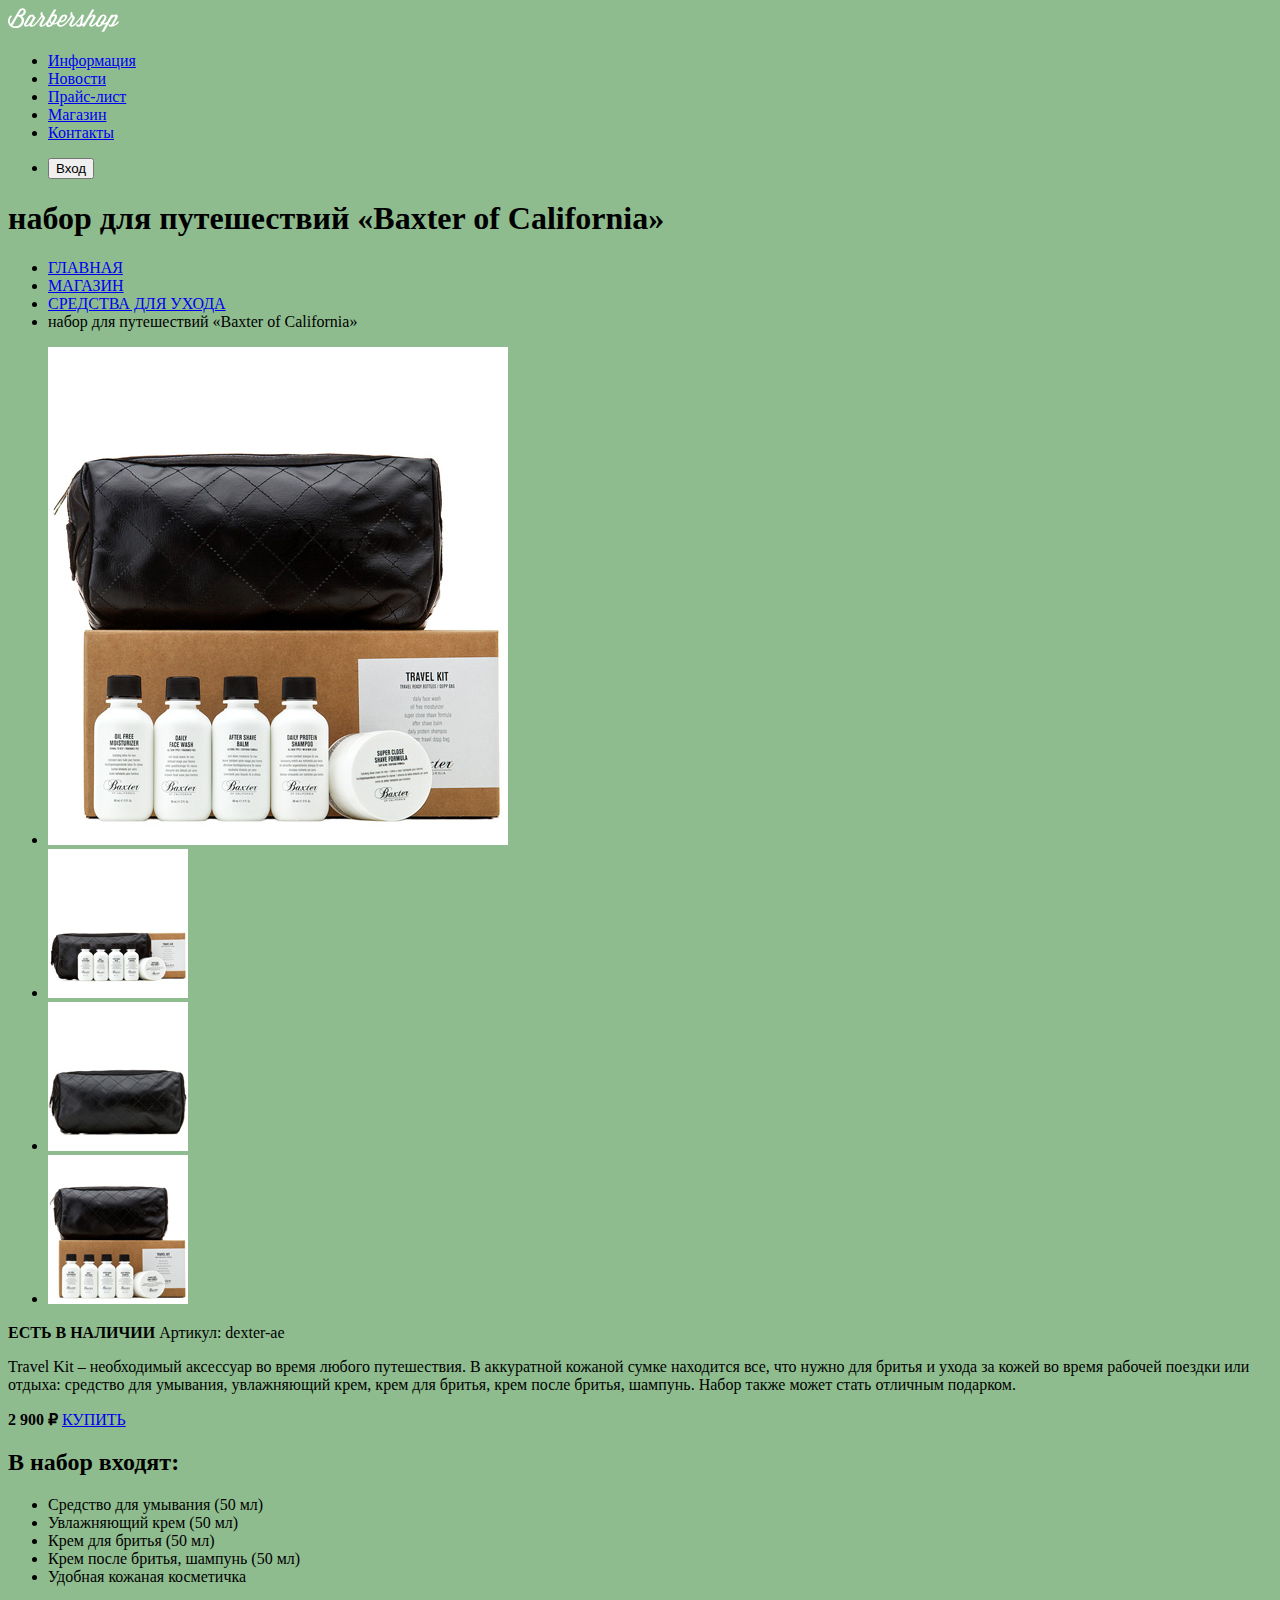
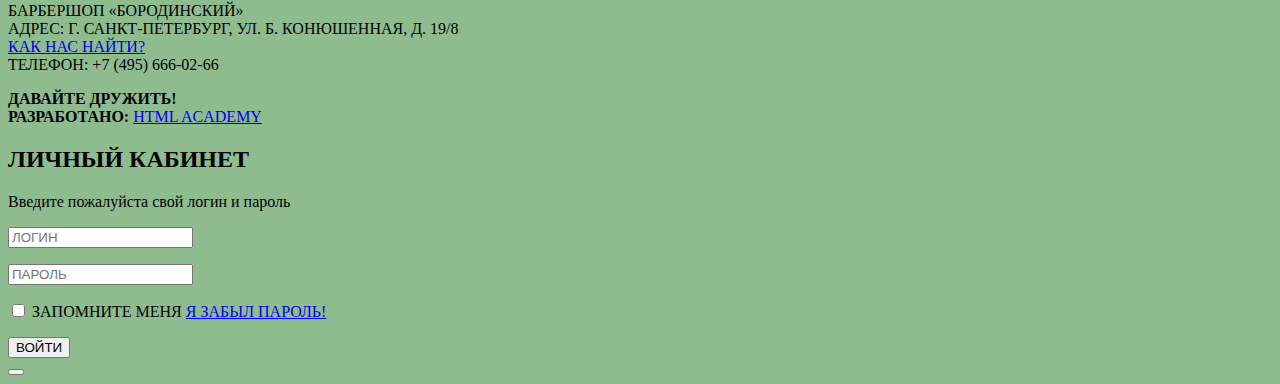
==== item.html @ 0d2bb07d "item.html complete" ====
<!DOCTYPE html>
<html lang="ru">
<head>
    <meta charset="UTF-8">
    <title>Барбершоп Бородинский</title>
</head>
<body style="background-color: darkseagreen">

   <!-- Шапка -->

   <header class="main-header">
      <nav class="container">
         <img class="main-logo" src="img/logo.svg" width="111" height="24" alt="Логотип Барбершопа Бородинский">
         <ul class="nav-list">
             <li class="nav-item"><a href="#">Информация</a></li>
             <li class="nav-item"><a href="#">Новости</a></li>
             <li class="nav-item"><a href="#">Прайс-лист</a></li>
             <li class="nav-item"><a href="#">Магазин</a></li>
             <li class="nav-item"><a href="#">Контакты</a></li>
         </ul>
         <ul class="login">
             <li class="login-item"><button class="login-button-header" type="button">Вход</button></li>
         </ul>
      </nav>
   </header>

   <!-- Контент -->

   <main class="container">
      <h1 class="page-title">набор для путешествий «Baxter of California»</h1>
       <ul class="breadcrumbs">
           <li class="breadcrumbs-item">
               <a href="#">ГЛАВНАЯ</a>
           </li>
           <li class="breadcrumbs-item">
               <a href="#">МАГАЗИН</a>
           </li>
           <li class="breadcrumbs-item">
               <a href="#">СРЕДСТВА ДЛЯ УХОДА</a>
           </li>
           <li class="breadcrumbs-item breadcrumbs-current">набор для путешествий «Baxter of California»</li>
       </ul>

       <div class="product-content">
           <ul class="product-image">
               <li class="product-image-item-big">
                   <img src="img/item-big.jpg" width="460" height="498" alt="набор для путешествий «Baxter of California»">
               </li>
               <li class="product-image-item">
                   <img src="img/item-small-1.jpg" width="140" height="149" alt="набор для путешествий «Baxter of California»">
               </li>
               <li class="product-image-item">
                   <img src="img/item-small-2.jpg" width="140" height="149" alt="набор для путешествий «Baxter of California»">
               </li>
               <li class="product-image-item">
                   <img src="img/item-small-3.jpg" width="140" height="149" alt="набор для путешествий «Baxter of California»">
               </li>
           </ul>
       </div>
       <div class="product-info-container">
           <div class="product-info">
               <b class="product-available">ЕСТЬ В НАЛИЧИИ</b>
               <span class="product-article">Артикул: dexter-ae</span>
               <p class="product-info-text">
                   Travel Kit – необходимый аксессуар во время любого путешествия. В аккуратной кожаной сумке находится все, что нужно для бритья и ухода за кожей во время рабочей поездки или отдыха: средство для умывания, увлажняющий крем, крем для бритья, крем после бритья, шампунь. Набор также может стать отличным подарком.
               </p>
               <p class="catalog-item-price-container">
                    <b class="catalog-item-price">2 900 ₽</b>
                    <a class="catalog-item-button" href="#">КУПИТЬ</a>
               </p>
           </div>
           <section class="product-equip">
               <h2 class="product-equip-title">В набор входят:</h2>
               <ul class="product-equip-list">
                   <li class="product-equip-item">Средство для умывания (50 мл)</li>
                   <li class="product-equip-item">Увлажняющий крем (50 мл)</li>
                   <li class="product-equip-item">Крем для бритья (50 мл)</li>
                   <li class="product-equip-item">Крем после бритья, шампунь (50 мл)</li>
                   <li class="product-equip-item">Удобная кожаная косметичка</li>
               </ul>
           </section>
       </div>
   </main>

   <!-- Подвал -->

   <footer class="main-footer">
       <div class="container">
           <div class="footer-copyright">
               <p class="copyright-info">
               БАРБЕРШОП «БОРОДИНСКИЙ»<br>
               АДРЕС: Г. САНКТ-ПЕТЕРБУРГ, УЛ. Б. КОНЮШЕННАЯ, Д. 19/8<br>
               <a href="#">КАК НАС НАЙТИ?</a><br>
               ТЕЛЕФОН: +7 (495) 666-02-66
               </p>
           </div>
           <div class="footer-social">
               <b>ДАВАЙТЕ ДРУЖИТЬ!</b>
               <a class="social-button" href="#" aria-label="Вконтакте"></a>
               <a class="social-button" href="#" aria-label="Фейсбук"></a>
               <a class="social-button" href="#" aria-label="Инстаграм"></a>
           </div>
           <div class="footer-autors">
               <b>РАЗРАБОТАНО:</b>
               <a class="button" href="#">HTML ACADEMY</a>
           </div>
       </div>
   </footer>

   <!-- Модальные окна -->

   <section class="modal modal-login">
       <h2 class="heading-content">ЛИЧНЫЙ КАБИНЕТ</h2>
       <p class="modal-info">Введите пожалуйста свой логин и пароль</p>
       <form class="login-form" action="https://echo.htmlacademy.ru" method="post">
          <p class="login-form-item">
             <label aria-label="Логин">
                 <input class="form-item-icon" type="text" name="login" placeholder="ЛОГИН">
             </label>
          </p>
          <p class="login-form-item">
             <label aria-label="ПАРОЛЬ">
                 <input class="form-item-icon" type="password" name="password" placeholder="ПАРОЛЬ">
             </label>
          </p>
          <p class="login-form-item">
             <input class="visually-hidden" type="checkbox" name="save-user" id="login-save-user">
             <label class="save-user-icon" for="login-save-user">ЗАПОМНИТЕ МЕНЯ</label>
             <a class="login-restore-pass" href="#">Я ЗАБЫЛ ПАРОЛЬ!</a>
          </p>
          <button class="form-login-button" type="submit">ВОЙТИ</button>
       </form>
       <button class="button-close" aria-label="Закрыть Окно" type="button"></button>
   </section>
</body>
</html>
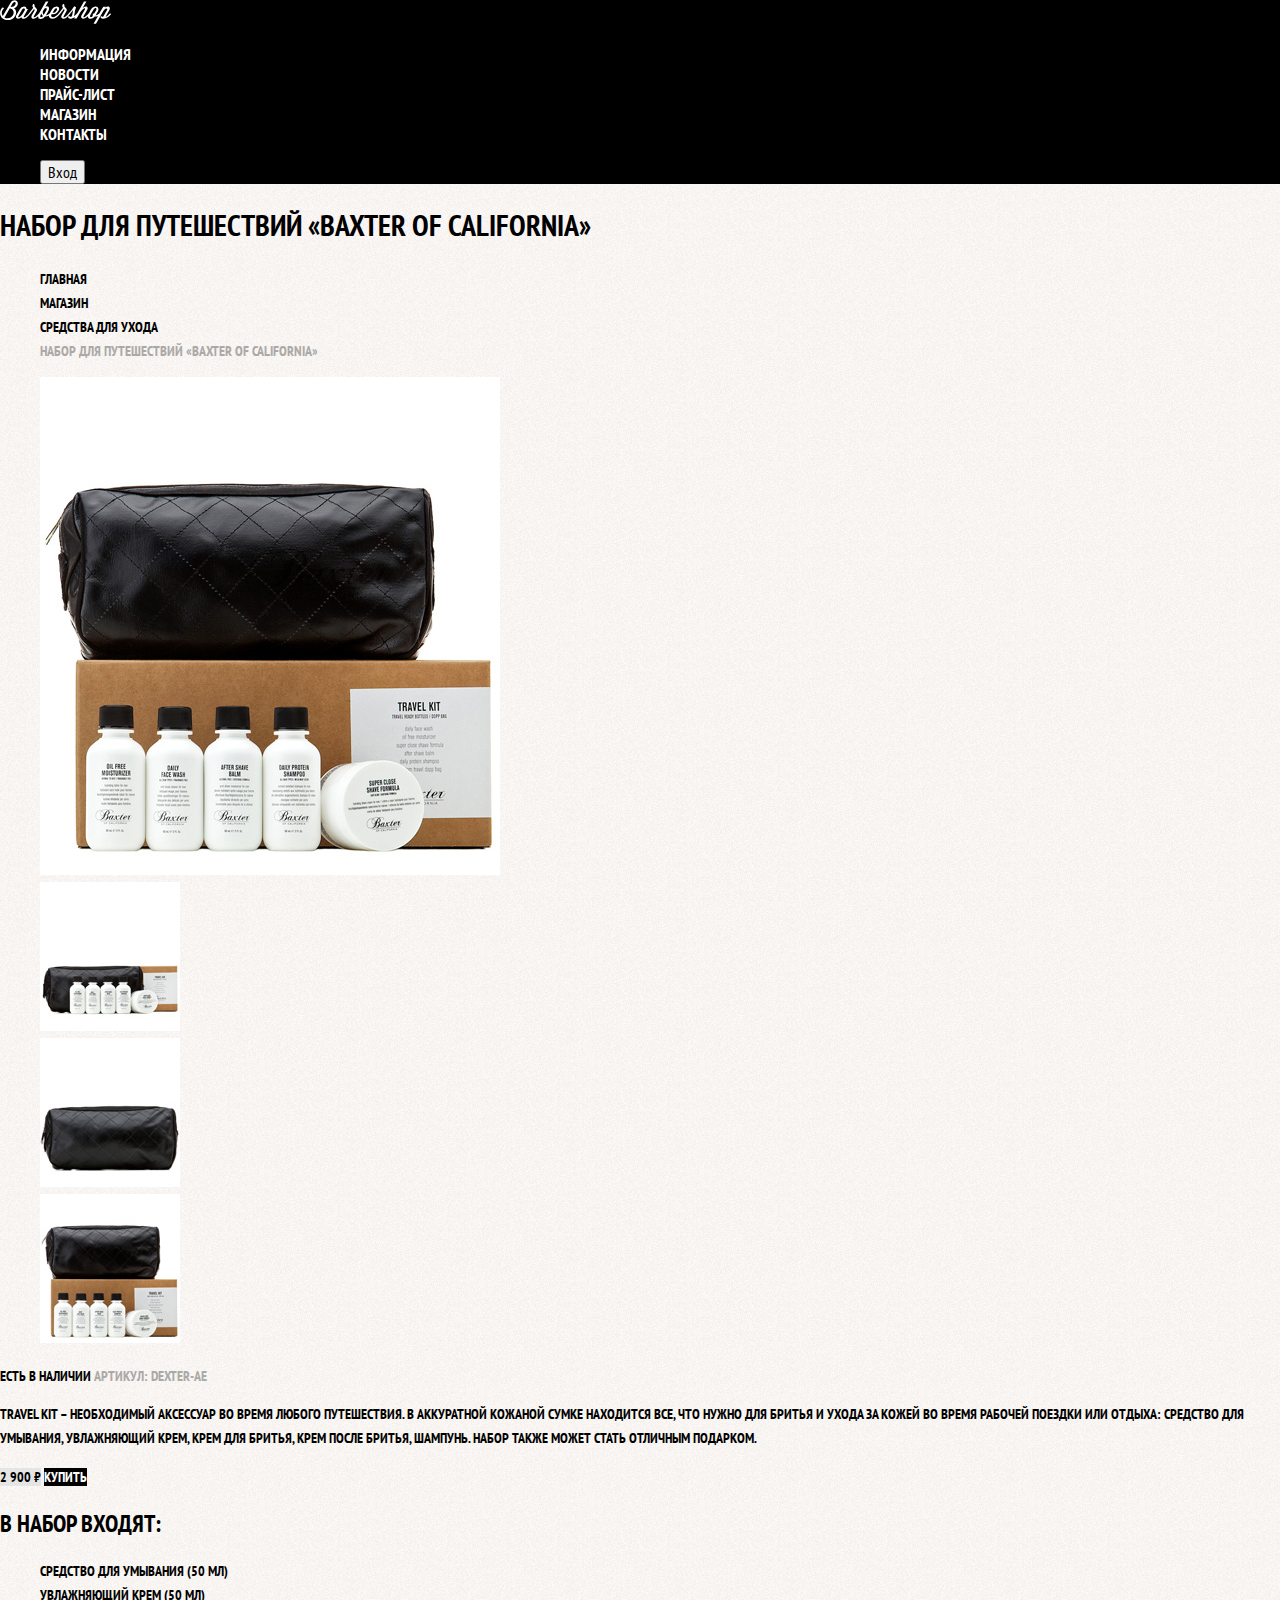
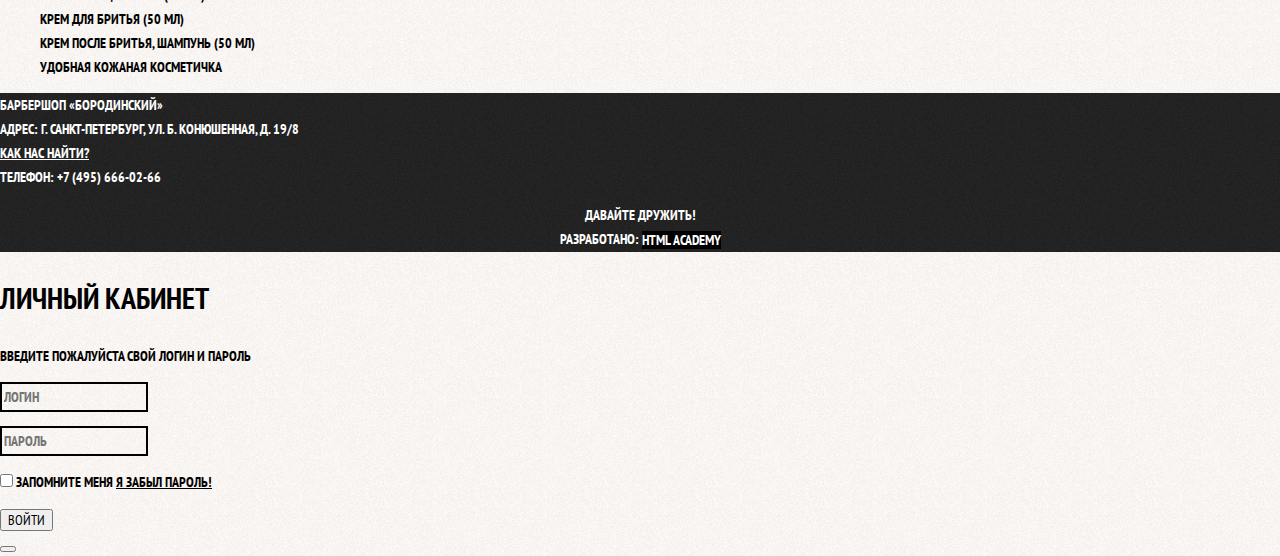
==== commit 23f55bae: "Базовая стилизация завершена" ====
--- a/item.html
+++ b/item.html
@@ -3,42 +3,45 @@
 <head>
     <meta charset="UTF-8">
     <title>Барбершоп Бородинский</title>
+    <link href="https://fonts.googleapis.com/css?family=PT+Sans+Narrow:400,700&display=swap&subset=cyrillic" rel="stylesheet">
+    <link rel="stylesheet" href="normalize.css">
+    <link rel="stylesheet" href="style.css">
 </head>
-<body style="background-color: darkseagreen">
+<body class="item-page">
 
    <!-- Шапка -->
 
    <header class="main-header">
-      <nav class="container">
+      <nav class="main-navigation">
          <img class="main-logo" src="img/logo.svg" width="111" height="24" alt="Логотип Барбершопа Бородинский">
          <ul class="nav-list">
              <li class="nav-item"><a href="#">Информация</a></li>
              <li class="nav-item"><a href="#">Новости</a></li>
-             <li class="nav-item"><a href="#">Прайс-лист</a></li>
-             <li class="nav-item"><a href="#">Магазин</a></li>
+             <li class="nav-item"><a href="price.html">Прайс-лист</a></li>
+             <li class="nav-item"><a href="shop.html">Магазин</a></li>
              <li class="nav-item"><a href="#">Контакты</a></li>
          </ul>
-         <ul class="login">
+         <ul class="nav-login">
              <li class="login-item"><button class="login-button-header" type="button">Вход</button></li>
          </ul>
       </nav>
    </header>
 
-   <!-- Контент -->
+   <!-- Товара -->
 
    <main class="container">
       <h1 class="page-title">набор для путешествий «Baxter of California»</h1>
        <ul class="breadcrumbs">
            <li class="breadcrumbs-item">
-               <a href="#">ГЛАВНАЯ</a>
+               <a href="index.html">ГЛАВНАЯ</a>
            </li>
            <li class="breadcrumbs-item">
-               <a href="#">МАГАЗИН</a>
+               <a href="shop.html">МАГАЗИН</a>
            </li>
            <li class="breadcrumbs-item">
                <a href="#">СРЕДСТВА ДЛЯ УХОДА</a>
            </li>
-           <li class="breadcrumbs-item breadcrumbs-current">набор для путешествий «Baxter of California»</li>
+           <li class="breadcrumbs-current">набор для путешествий «Baxter of California»</li>
        </ul>
 
        <div class="product-content">
@@ -65,8 +68,8 @@
                    Travel Kit – необходимый аксессуар во время любого путешествия. В аккуратной кожаной сумке находится все, что нужно для бритья и ухода за кожей во время рабочей поездки или отдыха: средство для умывания, увлажняющий крем, крем для бритья, крем после бритья, шампунь. Набор также может стать отличным подарком.
                </p>
                <p class="catalog-item-price-container">
-                    <b class="catalog-item-price">2 900 ₽</b>
-                    <a class="catalog-item-button" href="#">КУПИТЬ</a>
+                    <b class="item-price">2 900 ₽</b>
+                    <a class="button" href="#">КУПИТЬ</a>
                </p>
            </div>
            <section class="product-equip">
--- a/style.css
+++ b/style.css
@@ -0,0 +1,368 @@
+body {
+    margin: 0;
+    padding: 0;
+
+    font-family: 'PT Sans Narrow', Arial, sans-serif;
+    font-size: 14px;
+    line-height: 24px;
+    font-weight: 700;
+    text-transform: uppercase;
+    color: #ffffff;
+
+    background-image: url(img/background-main.jpg);
+    background-color: #000000;
+    background-position: top center;
+    background-repeat: no-repeat;
+}
+
+.item-page {
+    color: #000000;
+
+    background-color: #f3f0ed;
+    background-image: url(img/background-fon-repeat.jpg);
+    background-position: top center;
+    background-repeat: repeat;
+}
+
+a {
+    text-decoration: none;
+}
+
+.button {
+    font: inherit;
+
+    color: #ffffff;
+    text-align: center;
+    vertical-align: middle;
+    text-transform: uppercase;
+
+    background-color: #000000;
+    border: none;
+}
+
+.button:active,
+.button:focus,
+.button:hover {
+    background-color: #663d15;
+}
+
+
+/* Шапка */
+
+.main-navigation {
+    font-size: 16px;
+    line-height: 20px;
+    color: #ffffff;
+
+    background-color: #000000;
+}
+
+.nav-list,
+.nav-login {
+    list-style: none;
+}
+
+.nav-list a,
+.nav-login a {
+    color: #ffffff;
+}
+
+.nav-list a:hover,
+.nav-list a:focus,
+.nav-login a:hover,
+.nav-login a:focus {
+    background-color: #242424;
+}
+
+/* Преимущества */
+
+.features-list {
+    list-style: none;
+}
+
+.features-item {
+    text-align: center;
+}
+
+.features-item h3 {
+    font-size: 30px;
+    line-height: 42px;
+}
+
+.content-container {
+    color: #000000;
+
+    background-color: #f8f5f2;
+    background-image: url(img/background-fon-repeat.jpg);
+    background-position: 0 0;
+    background-repeat: repeat;
+}
+
+.content-container h2 {
+    font-size: 30px;
+    line-height: 42px;
+}
+
+.news-list {
+    list-style: none;
+}
+
+.news-item time {
+    text-transform: none;
+}
+
+.gallery-content {
+    border: 7px solid #ffffff;
+    background-color: #cccccc;
+}
+
+.sign-up-item input {
+    font: inherit;
+
+    background-color: transparent;
+    border: 2px solid #000000;
+}
+
+.sign-up-item input:focus {
+    border: 2px solid #663d15;
+}
+
+/* Товар */
+
+.page-title {
+    font-size: 30px;
+    line-height: 42px;
+}
+
+.breadcrumbs {
+    list-style: none;
+}
+
+.breadcrumbs-item a {
+    color: #000000;
+}
+
+.breadcrumbs-item a:hover,
+.breadcrumbs-item a:focus {
+    color: #663d15;
+}
+
+.breadcrumbs-current {
+    color: #aba9a7;
+}
+
+.product-image {
+    list-style: none;
+}
+
+.product-article {
+    color: #aba9a7;
+}
+
+.item-price {
+    color: #000000;
+
+    background-color: #e5e5e5;
+
+    text-align: center;
+    vertical-align: middle;
+}
+
+.product-equip h2 {
+    font-size: 24px;
+    line-height: 30px;
+}
+
+.product-equip-list {
+    list-style: none;
+}
+
+/* Страница Цены */
+
+.services-title {
+    font-size: 48px;
+    line-height: 48px;
+}
+
+.services-container h2 {
+    font-size: 24px;
+    line-height: 30px;
+}
+
+.what-we-use-list {
+    list-style: none;
+}
+
+.services-price-table {
+    border-collapse: collapse;
+}
+
+.services-price-table td {
+    border: 2px solid #000000;
+}
+
+.services-price-table .cell-text {
+    text-align: left;
+}
+
+.services-price-table .cell-price {
+    text-align: center;
+}
+
+/* Магазин */
+
+.filter-form fieldset {
+    border: none;
+}
+
+.filter-form legend {
+    font-size: 24px;
+    line-height: 30px;
+}
+
+.filter-form label {
+    line-height: 18px;
+}
+
+.filter-form label:hover,
+.filter-form label:focus {
+    color: #663d15;
+}
+
+.filter-form .filter-list {
+    list-style: none;
+}
+
+.catalog-list {
+    list-style: none;
+}
+
+.catalog-item {
+    color: #000000;
+
+    background-color: #ffffff;
+}
+
+.catalog-item-category {
+    color: #000000;
+
+    font-size: 14px;
+    line-height: 18px;
+    text-transform: none;
+}
+
+.catalog-item-title {
+    color: #000000;
+
+    font-size: 14px;
+    line-height: 18px;
+}
+
+.catalog-item-title:hover,
+.catalog-item-title:focus,
+.catalog-item-category:hover,
+.catalog-item-category:focus {
+    color: #663d15;
+}
+
+.pagination-list {
+    list-style: none;
+}
+
+.btn-current {
+    color: #000000;
+
+    background-color: #ffffff;
+
+    text-align: center;
+    vertical-align: middle;
+}
+
+/* Подвал */
+
+.main-footer {
+    color: #ffffff;
+
+    background-color: #212121;
+    background-image: url(img/background-footer-repeat.jpg);
+    background-position: 0 0;
+    background-repeat: repeat;
+}
+
+.copyright-info a {
+    color: #ffffff;
+    text-decoration: underline;
+}
+
+.copyright-info a:hover,
+.copyright-info a:focus {
+    text-decoration: none;
+}
+
+.footer-social {
+    text-align: center;
+}
+
+.footer-autors {
+    text-align: center;
+}
+
+.footer-autors .button:hover,
+.footer-autors .button:focus {
+    color: #000000;
+
+    background-color: #ffffff;
+}
+
+/* Модальные окна */
+
+.modal {
+    color: #000000;
+
+    background-color: #f8f3f0;
+    background-image: url(img/background-fon-repeat.jpg);
+    background-position: 0 0;
+    background-repeat: repeat;
+}
+
+.modal h2 {
+    font-size: 30px;
+    line-height: 42px;
+}
+
+.login-form-item input[type="text"],
+.login-form-item input[type="password"] {
+    font: inherit;
+
+    color: #000000;
+    text-transform: uppercase;
+
+    background-color: transparent;
+    border: 2px solid #000000;
+
+}
+
+.login-form-item input:focus {
+    border-color: #663b15;
+}
+
+.login-checkbox:hover,
+.login-checkbox:focus {
+    color: #663b15;
+}
+
+.login-form-item a {
+    color: #000000;
+    text-decoration: underline;
+}
+
+.login-form-item a:hover,
+.login-form-item a:focus {
+    text-decoration: none;
+}
+
+
+
+
+
+
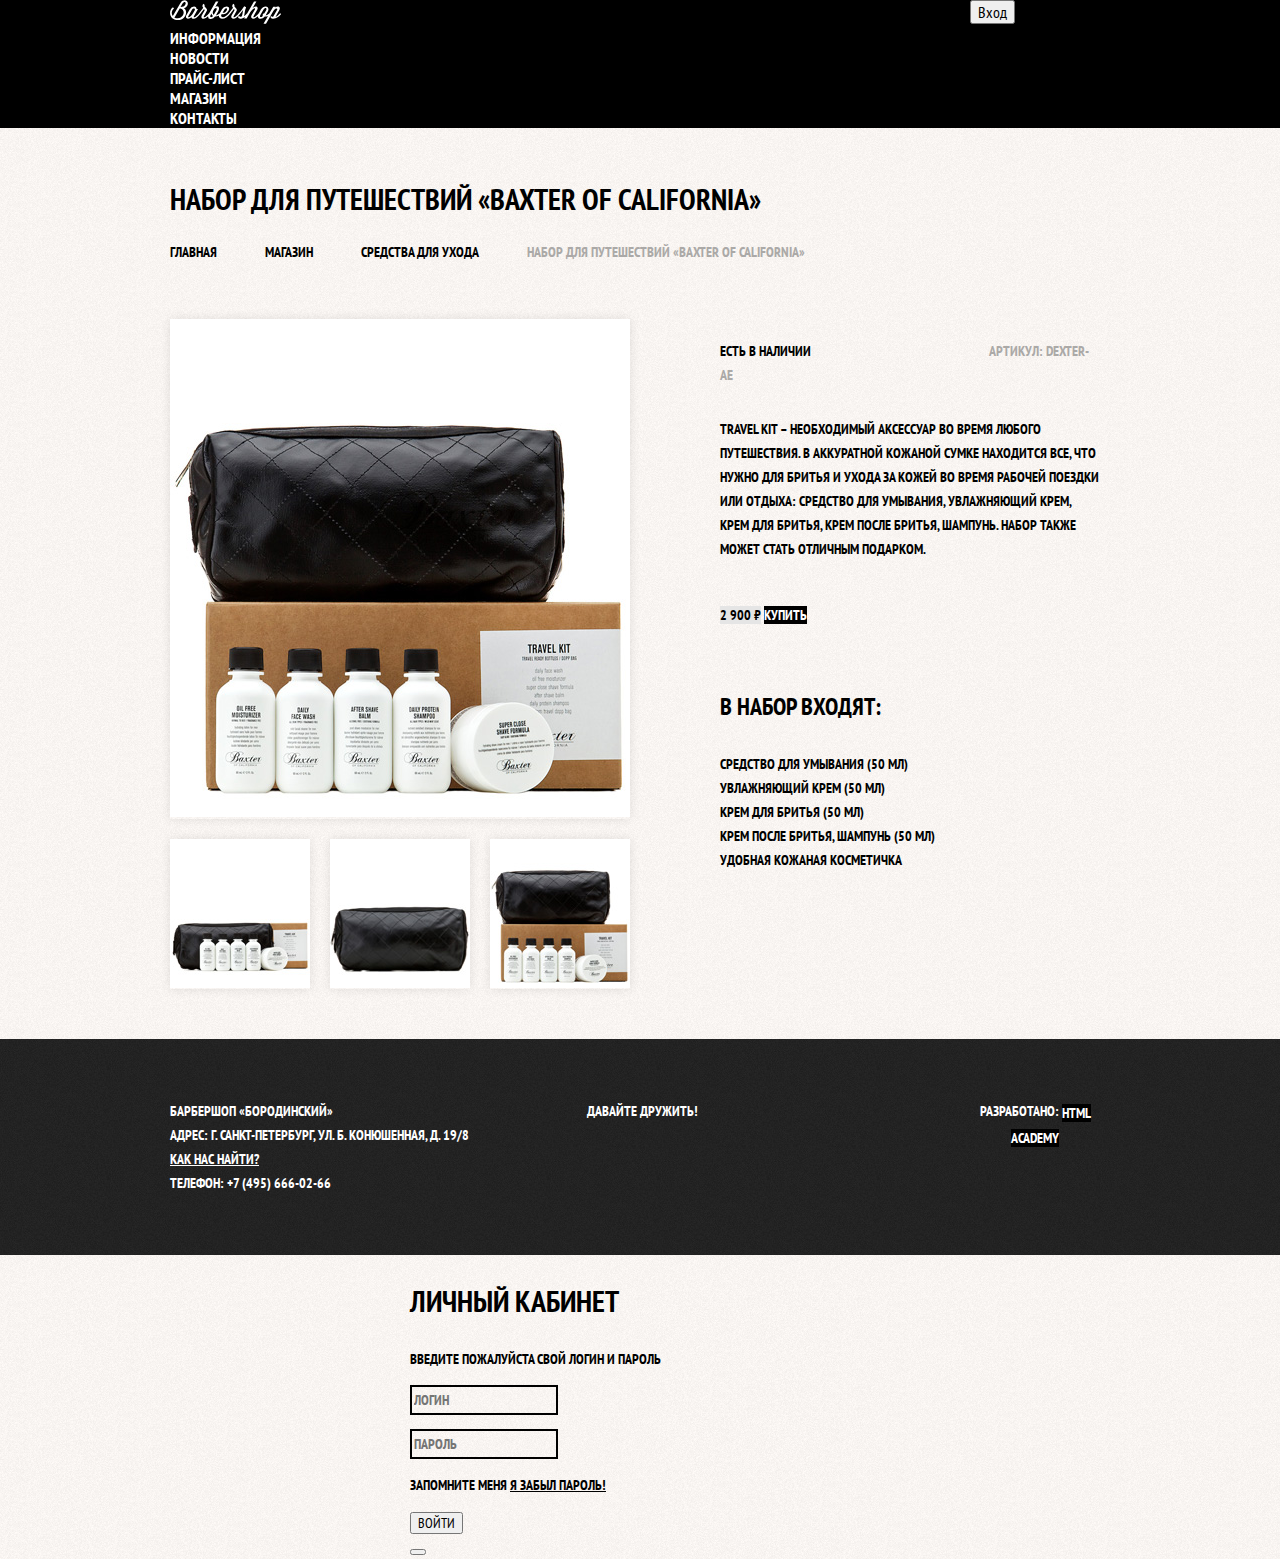
==== commit 37186895: "213" ====
--- a/item.html
+++ b/item.html
@@ -12,25 +12,33 @@
    <!-- Шапка -->
 
    <header class="main-header">
-      <nav class="main-navigation">
-         <img class="main-logo" src="img/logo.svg" width="111" height="24" alt="Логотип Барбершопа Бородинский">
-         <ul class="nav-list">
-             <li class="nav-item"><a href="#">Информация</a></li>
-             <li class="nav-item"><a href="#">Новости</a></li>
-             <li class="nav-item"><a href="price.html">Прайс-лист</a></li>
-             <li class="nav-item"><a href="shop.html">Магазин</a></li>
-             <li class="nav-item"><a href="#">Контакты</a></li>
-         </ul>
-         <ul class="nav-login">
-             <li class="login-item"><button class="login-button-header" type="button">Вход</button></li>
-         </ul>
-      </nav>
+       <div class="container">
+           <nav class="main-navigation">
+              <ul class="nav-list">
+                  <li class="nav-item">
+                     <a class="logo-container" href="#">
+                        <img class="main-logo" src="img/logo.svg" width="111" height="24" alt="Логотип Барбершопа Бородинский">
+                     </a>
+                  </li>
+                  <li class="nav-item"><a href="#">Информация</a></li>
+                  <li class="nav-item"><a href="#">Новости</a></li>
+                  <li class="nav-item"><a href="price.html">Прайс-лист</a></li>
+                  <li class="nav-item"><a href="shop.html">Магазин</a></li>
+                  <li class="nav-item"><a href="#">Контакты</a></li>
+              </ul>
+              <ul class="nav-login">
+                  <li class="login-item">
+                      <button class="login-button-header" type="button">Вход</button>
+                  </li>
+              </ul>
+           </nav>
+       </div>
    </header>
 
    <!-- Товара -->
 
    <main class="container">
-      <h1 class="page-title">набор для путешествий «Baxter of California»</h1>
+       <h1 class="page-title">набор для путешествий «Baxter of California»</h1>
        <ul class="breadcrumbs">
            <li class="breadcrumbs-item">
                <a href="index.html">ГЛАВНАЯ</a>
@@ -41,47 +49,49 @@
            <li class="breadcrumbs-item">
                <a href="#">СРЕДСТВА ДЛЯ УХОДА</a>
            </li>
-           <li class="breadcrumbs-current">набор для путешествий «Baxter of California»</li>
+           <li class="breadcrumbs-item breadcrumbs-current">набор для путешествий «Baxter of California»</li>
        </ul>
 
-       <div class="product-content">
-           <ul class="product-image">
-               <li class="product-image-item-big">
-                   <img src="img/item-big.jpg" width="460" height="498" alt="набор для путешествий «Baxter of California»">
-               </li>
-               <li class="product-image-item">
-                   <img src="img/item-small-1.jpg" width="140" height="149" alt="набор для путешествий «Baxter of California»">
-               </li>
-               <li class="product-image-item">
-                   <img src="img/item-small-2.jpg" width="140" height="149" alt="набор для путешествий «Baxter of California»">
-               </li>
-               <li class="product-image-item">
-                   <img src="img/item-small-3.jpg" width="140" height="149" alt="набор для путешествий «Baxter of California»">
-               </li>
-           </ul>
-       </div>
-       <div class="product-info-container">
-           <div class="product-info">
-               <b class="product-available">ЕСТЬ В НАЛИЧИИ</b>
-               <span class="product-article">Артикул: dexter-ae</span>
-               <p class="product-info-text">
-                   Travel Kit – необходимый аксессуар во время любого путешествия. В аккуратной кожаной сумке находится все, что нужно для бритья и ухода за кожей во время рабочей поездки или отдыха: средство для умывания, увлажняющий крем, крем для бритья, крем после бритья, шампунь. Набор также может стать отличным подарком.
-               </p>
-               <p class="catalog-item-price-container">
-                    <b class="item-price">2 900 ₽</b>
-                    <a class="button" href="#">КУПИТЬ</a>
-               </p>
+       <div class="product-container">
+           <div class="product-content">
+               <ul class="product-image">
+                   <li class="product-image-item-big">
+                       <img src="img/item-big.jpg" width="460" height="498" alt="набор     для путешествий «Baxter of California»">
+                   </li>
+                   <li class="product-image-item">
+                       <img src="img/item-small-1.jpg" width="140" height="149"     alt="набор для путешествий «Baxter of California»">
+                   </li>
+                   <li class="product-image-item">
+                       <img src="img/item-small-2.jpg" width="140" height="149"     alt="набор для путешествий «Baxter of California»">
+                   </li>
+                   <li class="product-image-item">
+                       <img src="img/item-small-3.jpg" width="140" height="149"     alt="набор для путешествий «Baxter of California»">
+                   </li>
+               </ul>
            </div>
-           <section class="product-equip">
-               <h2 class="product-equip-title">В набор входят:</h2>
-               <ul class="product-equip-list">
-                   <li class="product-equip-item">Средство для умывания (50 мл)</li>
-                   <li class="product-equip-item">Увлажняющий крем (50 мл)</li>
-                   <li class="product-equip-item">Крем для бритья (50 мл)</li>
-                   <li class="product-equip-item">Крем после бритья, шампунь (50 мл)</li>
-                   <li class="product-equip-item">Удобная кожаная косметичка</li>
-               </ul>
-           </section>
+           <div class="product-info-container">
+               <div class="product-info">
+                   <b class="product-available">ЕСТЬ В НАЛИЧИИ</b>
+                   <span class="product-article">Артикул: dexter-ae</span>
+                   <p class="product-info-text">
+                       Travel Kit – необходимый аксессуар во время любого путешествия. В аккуратной кожаной сумке находится все, что нужно для бритья и ухода за кожей во время рабочей поездки или отдыха: средство для умывания, увлажняющий крем, крем для бритья, крем после бритья, шампунь. Набор также может стать отличным подарком.
+                   </p>
+                   <p class="catalog-item-price-container">
+                        <b class="item-price">2 900 ₽</b>
+                        <a class="button" href="#">КУПИТЬ</a>
+                   </p>
+               </div>
+               <section class="product-equip">
+                   <h2>В набор входят:</h2>
+                   <ul class="product-equip-list">
+                       <li class="product-equip-item">Средство для умывания (50 мл)    </li>
+                       <li class="product-equip-item">Увлажняющий крем (50 мл)</li>
+                       <li class="product-equip-item">Крем для бритья (50 мл)</li>
+                       <li class="product-equip-item">Крем после бритья, шампунь (50 мл)</li>
+                       <li class="product-equip-item">Удобная кожаная косметичка</li>
+                   </ul>
+               </section>
+           </div>
        </div>
    </main>
 
--- a/style.css
+++ b/style.css
@@ -1,3 +1,15 @@
+*, *::before, *::after {
+    box-sizing: inherit;
+}
+
+html {
+    box-sizing: border-box;
+}
+
+.content-box-component {
+    box-sizing: content-box;
+}
+
 body {
     margin: 0;
     padding: 0;
@@ -28,6 +40,24 @@
     text-decoration: none;
 }
 
+.container {
+    width: 960px;
+
+    padding: 0 10px;
+    margin: 0 auto;
+}
+
+.visually-hidden {
+    position: absolute;
+    width: 1px;
+    height: 1px;
+    margin: -1px;
+    padding: 0;
+    border: 0;
+    clip: rect(0 0 0 0);
+    overflow: hidden;
+}
+
 .button {
     font: inherit;
 
@@ -49,16 +79,51 @@
 
 /* Шапка */
 
+.main-header {
+    width: 100%;
+
+    color: #ffffff;
+    background-color: #000000;
+
+    margin-bottom: 60px;
+}
+
+.item-page .main-header {
+    margin-bottom: 50px;
+}
+
+.item-page .main-logo {
+    width: 111px;
+    height: 24px;
+
+    margin: 0;
+}
+
 .main-navigation {
+    display: flex;
+    justify-content: space-between;
+
     font-size: 16px;
     line-height: 20px;
-    color: #ffffff;
-
-    background-color: #000000;
+}
+
+.nav-list {
+    width: 620px;
+}
+
+.item-page .nav-list {
+    width: 720px;
+}
+
+.nav-login {
+    width: 140px;
 }
 
 .nav-list,
 .nav-login {
+    margin: 0;
+    padding: 0;
+
     list-style: none;
 }
 
@@ -76,11 +141,31 @@
 
 /* Преимущества */
 
+.main-logo {
+    width: 371px;
+    height: 155px;
+
+    margin: 0 auto;
+    margin-bottom: 75px;
+}
+
+.features {
+    margin-bottom: 80px;
+}
+
 .features-list {
+    display: flex;
+    justify-content: space-between;
+
+    margin: 0;
+    padding: 0;
+
     list-style: none;
 }
 
 .features-item {
+    width: 300px;
+
     text-align: center;
 }
 
@@ -90,8 +175,13 @@
 }
 
 .content-container {
-    color: #000000;
-
+    display: flex;
+    justify-content: space-between;
+
+    margin-bottom: 35px;
+    padding: 50px 80px;
+
+    color: #000000;
     background-color: #f8f5f2;
     background-image: url(img/background-fon-repeat.jpg);
     background-position: 0 0;
@@ -103,7 +193,20 @@
     line-height: 42px;
 }
 
+.news,
+.contants{
+    width: 380px;
+}
+
+.gallery,
+.sign-up {
+    width: 300px;
+}
+
 .news-list {
+    margin: 0;
+    padding: 0;
+
     list-style: none;
 }
 
@@ -135,7 +238,16 @@
 }
 
 .breadcrumbs {
-    list-style: none;
+    margin: 0;
+    padding: 0;
+
+    list-style: none;
+}
+
+.breadcrumbs-item {
+    display: inline-block;
+
+    margin-right: 45px;
 }
 
 .breadcrumbs-item a {
@@ -151,14 +263,69 @@
     color: #aba9a7;
 }
 
+.product-container {
+    display: flex;
+    justify-content: space-between;
+
+    margin-top: 55px;
+}
+
+.product-content {
+    width: 460px;
+}
+
 .product-image {
-    list-style: none;
+    display: flex;
+    flex-wrap: wrap;
+    justify-content: space-between;
+
+    margin: 0;
+    padding: 0;
+
+    list-style: none;
+}
+
+.product-image-item-big {
+    width: 460px;
+    height: 500px;
+
+    margin-bottom: 20px;
+}
+
+.product-image-item {
+    width: 140px;
+    height: 150px;
+}
+
+.product-image li {
+    box-shadow: 0 0 10px rgba(0, 0, 0, 0.1);
+}
+
+.product-image li:hover {
+    box-shadow: 0 0 10px rgba(0, 0, 0, 0.2);
+}
+
+.product-info-container {
+    width: 400px;
+
+    padding: 20px 10px;
 }
 
 .product-article {
+    margin-left: 175px;
+
     color: #aba9a7;
 }
 
+.product-info-text {
+    margin-top: 30px;
+    margin-bottom: 40px;
+}
+
+.catalog-item-price-container {
+    margin-bottom: 65px;
+}
+
 .item-price {
     color: #000000;
 
@@ -169,11 +336,16 @@
 }
 
 .product-equip h2 {
+    margin-bottom: 30px;
+
     font-size: 24px;
     line-height: 30px;
 }
 
 .product-equip-list {
+    margin: 0;
+    padding: 0;
+
     list-style: none;
 }
 
@@ -220,19 +392,22 @@
     line-height: 30px;
 }
 
-.filter-form label {
+.filter-list input:hover + label,
+.filter-list input:focus + label {
+    color: #663d15;
+}
+
+.filter-list input:disabled + label {
+    color: #000000;
+
+    opacity: 0.5;
+}
+
+.filter-form .filter-list {
+    list-style: none;
     line-height: 18px;
 }
 
-.filter-form label:hover,
-.filter-form label:focus {
-    color: #663d15;
-}
-
-.filter-form .filter-list {
-    list-style: none;
-}
-
 .catalog-list {
     list-style: none;
 }
@@ -240,7 +415,12 @@
 .catalog-item {
     color: #000000;
 
-    background-color: #ffffff;
+    background-color: #f8f8f8;
+    box-shadow: 0 0 10px rgba(0, 0, 0, 0.1);
+}
+
+.catalog-item:hover {
+    box-shadow: 0 0 10px rgba(0, 0, 0, 0.2);
 }
 
 .catalog-item-category {
@@ -258,17 +438,19 @@
     line-height: 18px;
 }
 
-.catalog-item-title:hover,
-.catalog-item-title:focus,
-.catalog-item-category:hover,
-.catalog-item-category:focus {
-    color: #663d15;
+.catalog-item h3 {
+    color: #000000;
 }
 
 .pagination-list {
     list-style: none;
 }
 
+.catalog-item-price-container .button {
+  line-height: 20px;
+  color: #ffffff;
+}
+
 .btn-current {
     color: #000000;
 
@@ -281,14 +463,34 @@
 /* Подвал */
 
 .main-footer {
+    margin-top: 65px;
+    padding: 60px 0;
+
     color: #ffffff;
-
     background-color: #212121;
     background-image: url(img/background-footer-repeat.jpg);
     background-position: 0 0;
     background-repeat: repeat;
 }
 
+.item-page .main-footer {
+    margin-top: 50px;
+}
+
+.main-footer .container {
+    display: flex;
+}
+
+.footer-copyright {
+    width: 320px;
+
+    margin-right: 80px;
+}
+
+.copyright-info {
+    margin: 0;
+}
+
 .copyright-info a {
     color: #ffffff;
     text-decoration: underline;
@@ -300,10 +502,16 @@
 }
 
 .footer-social {
+    width: 145px;
+
     text-align: center;
 }
 
 .footer-autors {
+    width: 150px;
+
+    margin-left: auto;
+
     text-align: center;
 }
 
@@ -317,14 +525,23 @@
 /* Модальные окна */
 
 .modal {
-    color: #000000;
-
+    margin: 0 auto;
+
+    color: #000000;
     background-color: #f8f3f0;
     background-image: url(img/background-fon-repeat.jpg);
     background-position: 0 0;
     background-repeat: repeat;
 }
 
+.modal-login {
+    width: 460px;
+}
+
+.modal-map {
+    width: 780px;
+}
+
 .modal h2 {
     font-size: 30px;
     line-height: 42px;
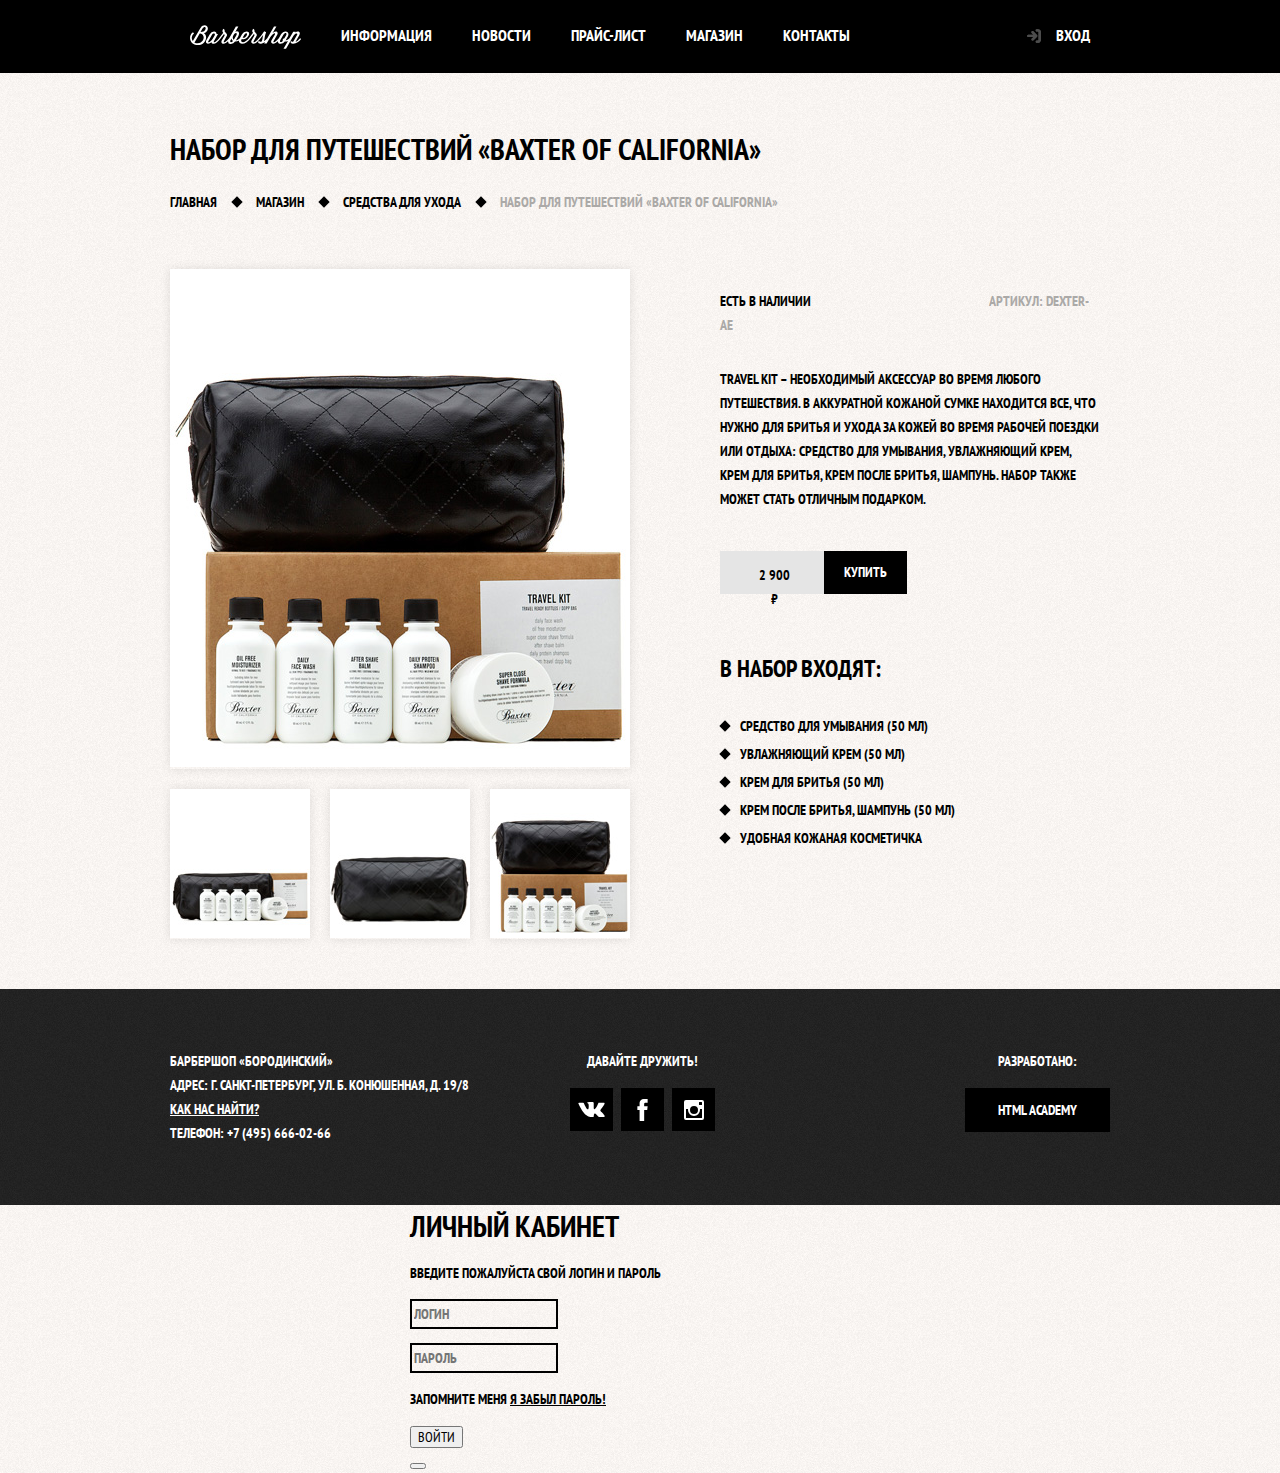
==== commit 624d34b1: "21432" ====
--- a/item.html
+++ b/item.html
@@ -28,7 +28,7 @@
               </ul>
               <ul class="nav-login">
                   <li class="login-item">
-                      <button class="login-button-header" type="button">Вход</button>
+                      <a class="login-button-header">Вход</a>
                   </li>
               </ul>
            </nav>
@@ -49,7 +49,7 @@
            <li class="breadcrumbs-item">
                <a href="#">СРЕДСТВА ДЛЯ УХОДА</a>
            </li>
-           <li class="breadcrumbs-item breadcrumbs-current">набор для путешествий «Baxter of California»</li>
+           <li class="breadcrumbs-current">набор для путешествий «Baxter of California»</li>
        </ul>
 
        <div class="product-container">
@@ -109,9 +109,20 @@
            </div>
            <div class="footer-social">
                <b>ДАВАЙТЕ ДРУЖИТЬ!</b>
-               <a class="social-button" href="#" aria-label="Вконтакте"></a>
-               <a class="social-button" href="#" aria-label="Фейсбук"></a>
-               <a class="social-button" href="#" aria-label="Инстаграм"></a>
+               <div class="social-menu">
+                  <a class="social-button" href="#">
+                  <span class="visually-hidden">Вконтакте</span>
+                  <svg xmlns="http://www.w3.org/2000/svg" width="27" height="15" viewBox="0 0 26.14 14.91"><path d="M26 13.47l-.09-.17a13.55 13.55 0 0 0-2.6-3q-.87-.83-1.1-1.12A1 1 0 0 1 22 8a10.27 10.27 0 0 1 1.22-1.78l.88-1.16q2.35-3.13 2-4L26 .94a.8.8 0 0 0-.4-.22 2.14 2.14 0 0 0-.87 0h-3.92a.51.51 0 0 0-.27 0h-.3a.6.6 0 0 0-.15.14.93.93 0 0 0-.14.24 22.22 22.22 0 0 1-1.46 3.06q-.5.84-.93 1.46a7 7 0 0 1-.71.91 4.94 4.94 0 0 1-.52.47q-.23.18-.35.15l-.23-.05a.9.9 0 0 1-.31-.33 1.49 1.49 0 0 1-.16-.53V1.6a3.14 3.14 0 0 0 0-.62 2.12 2.12 0 0 0-.14-.44.73.73 0 0 0-.28-.33 1.57 1.57 0 0 0-.46-.18A9 9 0 0 0 12.57 0a8.93 8.93 0 0 0-3.25.33 1.83 1.83 0 0 0-.52.41q-.25.3-.07.33a1.67 1.67 0 0 1 1.16.59l.08.16a2.6 2.6 0 0 1 .19.63 6.32 6.32 0 0 1 .12 1 10.59 10.59 0 0 1 0 1.7q-.07.71-.13 1.1a2.21 2.21 0 0 1-.18.64 2.69 2.69 0 0 1-.16.3l-.07.07a1 1 0 0 1-.37.07.86.86 0 0 1-.46-.19 3.27 3.27 0 0 1-.56-.52 7 7 0 0 1-.66-.93q-.37-.6-.76-1.42l-.22-.39q-.2-.38-.56-1.11t-.62-1.43A.9.9 0 0 0 5.2.9h-.07a.93.93 0 0 0-.22-.16A1.44 1.44 0 0 0 4.6.65L.87.68A1 1 0 0 0 .1.94L0 1a.44.44 0 0 0 0 .22 1.08 1.08 0 0 0 .08.37Q.9 3.53 1.86 5.31t1.66 2.87Q4.23 9.27 5 10.24t1 1.24l.37.41.34.33a8.06 8.06 0 0 0 1 .78 16.34 16.34 0 0 0 1.4.9 7.6 7.6 0 0 0 1.79.72 6.19 6.19 0 0 0 2 .22h1.57a1.08 1.08 0 0 0 .72-.3l.05-.07a.9.9 0 0 0 .1-.25 1.38 1.38 0 0 0 0-.37 4.48 4.48 0 0 1 .09-1.05 2.77 2.77 0 0 1 .23-.71 1.74 1.74 0 0 1 .29-.4 1.19 1.19 0 0 1 .23-.2h.11a.86.86 0 0 1 .77.21 4.52 4.52 0 0 1 .83.79q.39.47.93 1.05a6.41 6.41 0 0 0 1 .87l.27.16a3.31 3.31 0 0 0 .71.3 1.53 1.53 0 0 0 .76.07l3.48-.05a1.58 1.58 0 0 0 .8-.17.68.68 0 0 0 .34-.37 1.06 1.06 0 0 0 0-.46 1.71 1.71 0 0 0-.1-.36z" fill="#fff"/></svg>
+                  </a>
+                  <a class="social-button" href="#">
+                  <span class="visually-hidden">Фейсбук</span>
+                  <svg xmlns="http://www.w3.org/2000/svg" width="19" height="22" viewBox="0 0 10.15 21.74"><path d="M3.34 1.12A4.77 4.77 0 0 1 6.53 0h3.61v3.81H7.81a1.07 1.07 0 0 0-1.09.83v2.55h3.42c-.08 1.23-.24 2.45-.41 3.67h-3v10.87H2.21V10.86H0V7.21h2.19V3.66a3.83 3.83 0 0 1 1.15-2.54z" fill="#fff"/></svg>
+                  </a>
+                  <a class="social-button" href="#">
+                  <span class="visually-hidden">Инстаграм</span>
+                  <svg xmlns="http://www.w3.org/2000/svg" width="20" height="20" viewBox="0 0 20 20"><path d="M18 0H2a2 2 0 0 0-2 2v16a2 2 0 0 0 2 2h16a2 2 0 0 0 2-2V2a2 2 0 0 0-2-2zm-8 6a4 4 0 1 1-4 4 4 4 0 0 1 4-4zM2.5 18a.47.47 0 0 1-.5-.5V9h2.1a3.4 3.4 0 0 0-.1 1 6 6 0 1 0 12 0 3.4 3.4 0 0 0-.1-1H18v8.5a.47.47 0 0 1-.5.5zM18 4.5a.47.47 0 0 1-.5.5h-2a.47.47 0 0 1-.5-.5v-2a.47.47 0 0 1 .5-.5h2a.47.47 0 0 1 .5.5z" fill="#fff"/></svg>
+                  </a>
+               </div>
            </div>
            <div class="footer-autors">
                <b>РАЗРАБОТАНО:</b>
--- a/style.css
+++ b/style.css
@@ -37,7 +37,18 @@
 }
 
 a {
+    display: inline-block;
+
     text-decoration: none;
+}
+
+h1, h2, h3, h4, h5, h6 {
+    margin: 0;
+}
+
+img {
+    max-width: 100%;
+    height: auto;
 }
 
 .container {
@@ -47,19 +58,27 @@
     margin: 0 auto;
 }
 
-.visually-hidden {
-    position: absolute;
-    width: 1px;
-    height: 1px;
-    margin: -1px;
-    padding: 0;
-    border: 0;
-    clip: rect(0 0 0 0);
-    overflow: hidden;
+.visually-hidden:not(:focus):not(:active),
+input[type="checkbox"].visually-hidden,
+input[type="radio"].visually-hidden {
+  position: absolute;
+
+  width: 1px;
+  height: 1px;
+  margin: -1px;
+  border: 0;
+  padding: 0;
+
+  white-space: nowrap;
+
+  clip-path: inset(100%);
+  clip: rect(0 0 0 0);
+  overflow: hidden;
 }
 
 .button {
     font: inherit;
+    display: inline-block;
 
     color: #ffffff;
     text-align: center;
@@ -68,6 +87,7 @@
 
     background-color: #000000;
     border: none;
+    padding: 10px 35px;
 }
 
 .button:active,
@@ -89,7 +109,7 @@
 }
 
 .item-page .main-header {
-    margin-bottom: 50px;
+    margin-bottom: 55px;
 }
 
 .item-page .main-logo {
@@ -109,6 +129,8 @@
 
 .nav-list {
     width: 620px;
+    display: flex;
+    flex-wrap: wrap;
 }
 
 .item-page .nav-list {
@@ -116,7 +138,8 @@
 }
 
 .nav-login {
-    width: 140px;
+    display: flex;
+    max-width: 140px;
 }
 
 .nav-list,
@@ -127,9 +150,37 @@
     list-style: none;
 }
 
+.main-header .logo-container {
+    padding-bottom: 20px;
+}
+
 .nav-list a,
 .nav-login a {
+    padding: 25px 20px;
     color: #ffffff;
+}
+
+.nav-login .login-button-header {
+    padding-left: 50px;
+    position: relative;
+}
+
+.nav-login .login-button-header::before {
+    content: "";
+    width: 16px;
+    height: 16px;
+    background: url('img/login.svg') no-repeat 0 0;
+    position: absolute;
+    left: 20px;
+    top: 28px;
+    opacity: 0.3;
+
+}
+
+.nav-login .login-button-header:hover::before,
+.nav-login .login-button-header:focus::before,
+.nav-login .login-button-header:active::before {
+    opacity: 1;
 }
 
 .nav-list a:hover,
@@ -163,6 +214,10 @@
     list-style: none;
 }
 
+.features-list p {
+    margin: 0;
+}
+
 .features-item {
     width: 300px;
 
@@ -170,8 +225,22 @@
 }
 
 .features-item h3 {
+    position: relative;
     font-size: 30px;
     line-height: 42px;
+    margin-bottom: 60px;
+}
+
+.features-item h3::before {
+    content: "";
+    position: absolute;
+    width: 20px;
+    height: 20px;
+    background-color: white;
+    transform: rotate(45deg);
+    bottom: -30px;
+    left: 50%;
+    margin-left: -10px;
 }
 
 .content-container {
@@ -183,14 +252,21 @@
 
     color: #000000;
     background-color: #f8f5f2;
-    background-image: url(img/background-fon-repeat.jpg);
-    background-position: 0 0;
-    background-repeat: repeat;
+    background-image:
+        url('img/decor-line.png'),
+        url('img/background-fon-repeat.jpg');
+    background-position: center, 0 0;
+    background-repeat: no-repeat, repeat;
+}
+
+.content-container p {
+    margin: 0;
 }
 
 .content-container h2 {
     font-size: 30px;
     line-height: 42px;
+    margin-bottom: 25px;
 }
 
 .news,
@@ -203,6 +279,38 @@
     width: 300px;
 }
 
+.gallery-content {
+    margin: 0;
+    height: 178px;
+    border: 7px solid #ffffff;
+    background-color: #cccccc;
+}
+
+.gallery img {
+    width: 286px;
+    height: 164px;
+}
+
+.gallety-container {
+    height: 260px;
+    position: relative;
+}
+
+.button-gallery {
+    margin: 0;
+    position: absolute;
+    bottom: 0;
+    width: 140px;
+}
+
+.button-gallery-back {
+    left: 0;
+}
+
+.button-gallery-next {
+    right: 0;
+}
+
 .news-list {
     margin: 0;
     padding: 0;
@@ -214,13 +322,35 @@
     text-transform: none;
 }
 
-.gallery-content {
-    border: 7px solid #ffffff;
-    background-color: #cccccc;
+.news-item {
+    margin-bottom: 25px;
+}
+
+.sign-up .sign-up-info {
+    margin-bottom: 15px;
+}
+
+.sign-up-form {
+    display: flex;
+    flex-wrap: wrap;
+    justify-content: space-between;
+}
+
+.content-container .sign-up-item {
+    width: 140px;
+    margin-bottom: 10px;
+}
+
+.sign-up-item label {
+    margin-left: 15px;
+    margin-bottom: 9px;
+    display: block;
 }
 
 .sign-up-item input {
     font: inherit;
+    width: 140px;
+    padding: 8px 15px 7px 15px;
 
     background-color: transparent;
     border: 2px solid #000000;
@@ -230,9 +360,24 @@
     border: 2px solid #663d15;
 }
 
+.form-btn {
+    width: 100%;
+    margin-top: 15px;
+}
+
+.contants .button {
+    margin-right: 16px;
+}
+
+.content-container .contacts-info {
+    margin-bottom: 25px;
+}
+
 /* Товар */
 
 .page-title {
+    margin-bottom: 20px;
+
     font-size: 30px;
     line-height: 42px;
 }
@@ -246,8 +391,20 @@
 
 .breadcrumbs-item {
     display: inline-block;
-
-    margin-right: 45px;
+    position: relative;
+
+    margin-right: 36px;
+}
+
+.breadcrumbs-item::after {
+    content: "";
+    position: absolute;
+    width: 8px;
+    height: 8px;
+    background-color: #000000;
+    right: -24px;
+    top: 8px;
+    transform: rotate(45deg);
 }
 
 .breadcrumbs-item a {
@@ -261,6 +418,36 @@
 
 .breadcrumbs-current {
     color: #aba9a7;
+    display: inline-block;
+    margin-right: 40px;
+}
+
+.services-title {
+    width: 940px;
+
+    margin: 0 auto;
+    margin-top: 50px;
+
+    text-align: center;
+}
+
+.services-container {
+    display: flex;
+    justify-content: space-between;
+
+    margin-top: 60px;
+}
+
+.services-container h2 {
+    margin-bottom: 30px;
+}
+
+.about-us {
+    width: 400px;
+}
+
+.services-price {
+    width: 460px;
 }
 
 .product-container {
@@ -323,7 +510,8 @@
 }
 
 .catalog-item-price-container {
-    margin-bottom: 65px;
+    margin: 0;
+    margin-bottom: 60px;
 }
 
 .item-price {
@@ -333,6 +521,12 @@
 
     text-align: center;
     vertical-align: middle;
+    padding: 12px 36px;
+}
+
+.product-info-container .button {
+    padding: 11px 20px;
+    margin-left: -4px;
 }
 
 .product-equip h2 {
@@ -347,6 +541,23 @@
     padding: 0;
 
     list-style: none;
+}
+
+.product-equip-item {
+    margin-bottom: 4px;
+    padding-left: 20px;
+    position: relative;
+}
+
+.product-equip-item::before {
+    content: "";
+    position: absolute;
+    width: 8px;
+    height: 8px;
+    background-color: #000000;
+    left: 1px;
+    top: 8px;
+    transform: rotate(45deg);
 }
 
 /* Страница Цены */
@@ -354,6 +565,25 @@
 .services-title {
     font-size: 48px;
     line-height: 48px;
+    position: relative;
+}
+
+.services-title::after,
+.services-title::before {
+    content: "";
+    position: absolute;
+    width: 160px;
+    height: 2px;
+    background-color: #000000;
+    top: 24px;
+}
+
+.services-title::after {
+    right: 0;
+}
+
+.services-title::before {
+    left: 0;
 }
 
 .services-container h2 {
@@ -362,10 +592,44 @@
 }
 
 .what-we-use-list {
+    margin: 0;
+    margin-bottom: 60px;
+    padding: 0;
+
     list-style: none;
 }
 
+.what-we-use-item {
+    margin-bottom: 15px;
+    padding-left: 20px;
+    position: relative;
+}
+
+.what-we-use-item::before {
+    content: "";
+    position: absolute;
+    width: 8px;
+    height: 8px;
+    background-color: #000000;
+    left: 1px;
+    top: 8px;
+    transform: rotate(45deg);
+}
+
+.what-we-use h2 {
+    margin-bottom: 32px;
+}
+
+.services-price h2 {
+    margin-bottom: 35px;
+}
+
 .services-price-table {
+    width: 460px;
+    height: 125px;
+
+    margin-bottom: 130px;
+
     border-collapse: collapse;
 }
 
@@ -374,22 +638,144 @@
 }
 
 .services-price-table .cell-text {
+    width: 50%;
+    height: 33.33%;
+
+    padding-left: 15px;
+
     text-align: left;
 }
 
 .services-price-table .cell-price {
+    width: 50%;
+    height: 33.33%;
+
     text-align: center;
 }
 
 /* Магазин */
+
+.catalog-container {
+    display: flex;
+    justify-content: space-between;
+
+    margin-top: 50px;
+}
+
+.catalog-filter {
+    width: 220px;
+}
+
+.catalog {
+    width: 700px;
+}
+
+.catalog-container fieldset {
+    margin: 0;
+    padding: 0;
+}
+
+.catalog ul,
+.catalog-filter ul {
+    margin: 0;
+    padding: 0;
+}
+
+.filter-form li:last-of-type {
+    margin-bottom: 0;
+}
+
+.filter-form input {
+    display: none;
+}
+
+.filter-form label {
+    padding-left: 40px;
+    display: block;
+    position: relative;
+}
+
+.catalog-filter .manufacturer-group {
+    margin-bottom: 50px;
+}
+
+.manufacturer-group label::before {
+    content: "";
+    position: absolute;
+    width: 20px;
+    height: 20px;
+    left: 0;
+    top: -1px;
+    border: 2px solid black;
+}
+
+.manufacturer-group input:checked + label::before {
+    background: url('img/cross.svg') no-repeat center center;
+}
+
+.manufacturer-group input:disabled + label::before {
+    opacity: 0.5;
+}
+
+.product-group label::before {
+    content: "";
+    position: absolute;
+    width: 20px;
+    height: 20px;
+    left: 0;
+    top: -1px;
+    border: 2px solid black;
+    border-radius: 50%;
+}
+
+.product-group input:checked + label::before {
+    background: url('img/dot.svg') no-repeat center center;
+}
+
+.product-group input:disabled + label::before {
+    opacity: 0.5;
+}
 
 .filter-form fieldset {
     border: none;
 }
 
 .filter-form legend {
+    margin-bottom: 30px;
+
     font-size: 24px;
     line-height: 30px;
+}
+
+.filter-form .button {
+    padding: 10px 33px;
+}
+
+.catalog-container .product-group {
+    margin-bottom: 50px;
+}
+
+.filter-list .filter-item {
+    margin-bottom: 20px;
+}
+
+.catalog-list {
+    display: flex;
+    flex-wrap: wrap;
+    justify-content: space-between;
+}
+
+.catalog-list .catalog-item {
+    width: 220px;
+    height: 286px;
+    margin-bottom: 20px;
+    display: flex;
+    flex-direction: column;
+    align-items: center;
+    color: #000000;
+
+    background-color: #f8f8f8;
+    box-shadow: 0 0 10px rgba(0, 0, 0, 0.1);
 }
 
 .filter-list input:hover + label,
@@ -408,15 +794,45 @@
     line-height: 18px;
 }
 
+.catalog p {
+    margin: 0;
+}
+
 .catalog-list {
     list-style: none;
 }
 
-.catalog-item {
-    color: #000000;
-
-    background-color: #f8f8f8;
-    box-shadow: 0 0 10px rgba(0, 0, 0, 0.1);
+.catalog-list .catalog-item-price-container b,
+.catalog-list .catalog-item-price-container a {
+    padding: 0;
+}
+
+.catalog-list .item-price {
+    width: 109px;
+    display: flex;
+    justify-content: center;
+    align-items: center;
+}
+
+.catalog-list .button {
+    width: 78px;
+    display: flex;
+    justify-content: center;
+    align-items: center;
+}
+
+.catalog-list .img-container {
+    display: flex;
+    flex-direction: column;
+}
+
+.catalog-list .catalog-item-image {
+    order: -1;
+    margin-bottom: 10px;
+}
+
+.catalog-item span {
+    display: block;
 }
 
 .catalog-item:hover {
@@ -440,15 +856,36 @@
 
 .catalog-item h3 {
     color: #000000;
-}
-
-.pagination-list {
+    margin-left: 18px;
+    margin-bottom: 10px;
+}
+
+.catalog .pagination-list {
     list-style: none;
+
+    margin-top: 20px;
+}
+
+.pagination-item {
+    display: inline-block;
+
+    margin-right: 7px;
+}
+
+.catalog-item-price-container {
+    width: 187px;
+    height: 43px;
+    display: flex;
 }
 
 .catalog-item-price-container .button {
   line-height: 20px;
   color: #ffffff;
+}
+
+.pagination-list .button,
+.pagination-list .btn-current{
+    padding: 12px 19px;
 }
 
 .btn-current {
@@ -477,6 +914,10 @@
     margin-top: 50px;
 }
 
+.item-page .main-footer.price-page {
+    margin-top: 75px;
+}
+
 .main-footer .container {
     display: flex;
 }
@@ -507,12 +948,45 @@
     text-align: center;
 }
 
+.social-menu {
+    width: 145px;
+    display: flex;
+    flex-wrap: wrap;
+    justify-content: space-between;
+    margin-top: 15px;
+}
+
+.social-button {
+    display: flex;
+    justify-content: center;
+    align-items: center;
+    width: 43px;
+    height: 43px;
+    background-color: #000000;
+}
+
+.social-button:hover,
+.social-button:focus {
+    background-color: #ffffff;
+}
+
+.social-button:hover path,
+.social-button:focus path {
+    fill: #000000;
+}
+
 .footer-autors {
-    width: 150px;
+    width: 145px;
 
     margin-left: auto;
 
     text-align: center;
+}
+
+.footer-autors .button {
+    margin-top: 15px;
+    display: block;
+    padding: 10px 30px;
 }
 
 .footer-autors .button:hover,
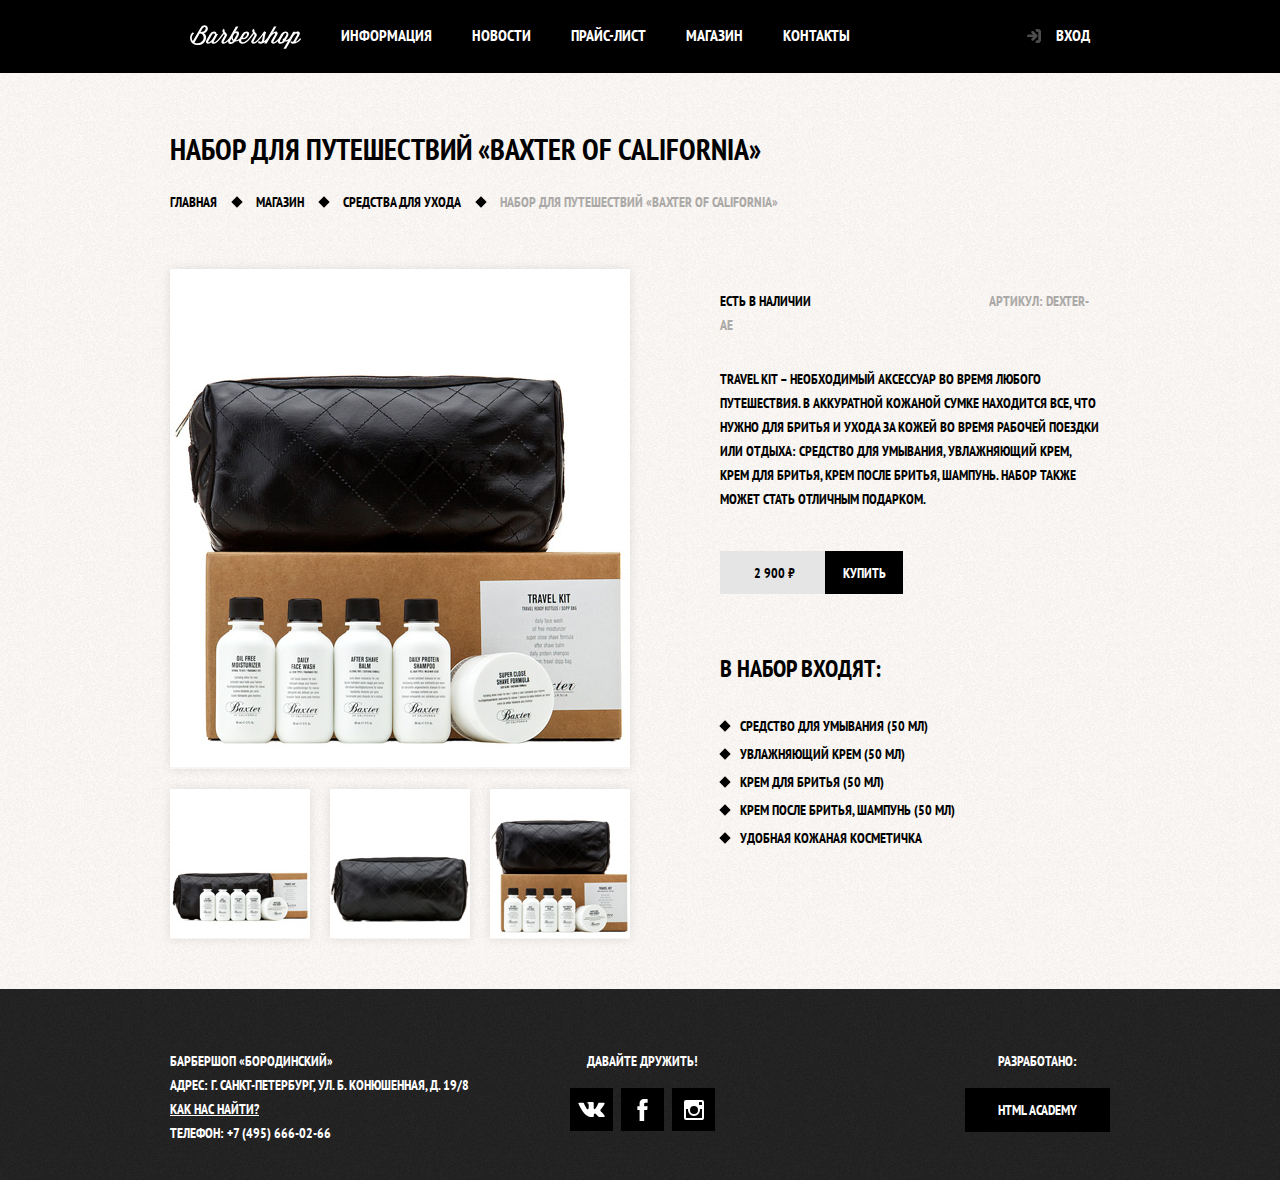
==== commit e1dcbb33: "qwe" ====
--- a/item.html
+++ b/item.html
@@ -133,28 +133,31 @@
 
    <!-- Модальные окна -->
 
+<!--
    <section class="modal modal-login">
        <h2 class="heading-content">ЛИЧНЫЙ КАБИНЕТ</h2>
        <p class="modal-info">Введите пожалуйста свой логин и пароль</p>
        <form class="login-form" action="https://echo.htmlacademy.ru" method="post">
           <p class="login-form-item">
              <label aria-label="Логин">
-                 <input class="form-item-icon" type="text" name="login" placeholder="ЛОГИН">
+                 <input class="form-icon-user" type="text" name="login" placeholder="ЛОГИН">
              </label>
           </p>
           <p class="login-form-item">
              <label aria-label="ПАРОЛЬ">
-                 <input class="form-item-icon" type="password" name="password" placeholder="ПАРОЛЬ">
+                 <input class="form-icon-password" type="password" name="password" placeholder="ПАРОЛЬ">
              </label>
           </p>
-          <p class="login-form-item">
+          <p class="login-helper">
              <input class="visually-hidden" type="checkbox" name="save-user" id="login-save-user">
-             <label class="save-user-icon" for="login-save-user">ЗАПОМНИТЕ МЕНЯ</label>
+             <label class="login-checkbox" for="login-save-user">ЗАПОМНИТЕ МЕНЯ</label>
              <a class="login-restore-pass" href="#">Я ЗАБЫЛ ПАРОЛЬ!</a>
           </p>
-          <button class="form-login-button" type="submit">ВОЙТИ</button>
+          <button class="button" type="submit">ВОЙТИ</button>
        </form>
        <button class="button-close" aria-label="Закрыть Окно" type="button"></button>
    </section>
+   <div class="modal-overlay"></div>
+-->
 </body>
 </html>
--- a/style.css
+++ b/style.css
@@ -88,6 +88,8 @@
     background-color: #000000;
     border: none;
     padding: 10px 35px;
+
+    cursor: pointer;
 }
 
 .button:active,
@@ -122,6 +124,7 @@
 .main-navigation {
     display: flex;
     justify-content: space-between;
+    min-height: 70px;
 
     font-size: 16px;
     line-height: 20px;
@@ -140,6 +143,7 @@
 .nav-login {
     display: flex;
     max-width: 140px;
+    cursor: pointer;
 }
 
 .nav-list,
@@ -301,6 +305,7 @@
     position: absolute;
     bottom: 0;
     width: 140px;
+    cursor: pointer;
 }
 
 .button-gallery-back {
@@ -363,6 +368,7 @@
 .form-btn {
     width: 100%;
     margin-top: 15px;
+    cursor: pointer;
 }
 
 .contants .button {
@@ -514,16 +520,6 @@
     margin-bottom: 60px;
 }
 
-.item-price {
-    color: #000000;
-
-    background-color: #e5e5e5;
-
-    text-align: center;
-    vertical-align: middle;
-    padding: 12px 36px;
-}
-
 .product-info-container .button {
     padding: 11px 20px;
     margin-left: -4px;
@@ -873,14 +869,27 @@
 }
 
 .catalog-item-price-container {
-    width: 187px;
+    width: 190px;
     height: 43px;
     display: flex;
+}
+
+.catalog-item-price-container .item-price {
+    width: 109px;
+    display: flex;
+    justify-content: center;
+    align-items: center;
+    color: #000000;
+    background-color: #e5e5e5;
 }
 
 .catalog-item-price-container .button {
   line-height: 20px;
   color: #ffffff;
+  width: 78px;
+  display: flex;
+  justify-content: center;
+  align-items: center;
 }
 
 .pagination-list .button,
@@ -897,11 +906,12 @@
     vertical-align: middle;
 }
 
+
 /* Подвал */
 
 .main-footer {
     margin-top: 65px;
-    padding: 60px 0;
+    padding: 60px 0 35px 0;
 
     color: #ffffff;
     background-color: #212121;
@@ -999,38 +1009,119 @@
 /* Модальные окна */
 
 .modal {
-    margin: 0 auto;
+    position: fixed;
+    left: 50%;
+    transform: translateX(-50%);
 
     color: #000000;
     background-color: #f8f3f0;
     background-image: url(img/background-fon-repeat.jpg);
     background-position: 0 0;
     background-repeat: repeat;
+    box-shadow: 0px 30px 35px rgba(0, 0, 0, 0.7);
+    z-index: 2;
+}
+
+.modal .button-close {
+    position: absolute;
+    width: 21px;
+    height: 21px;
+    top: 6px;
+    right: -32px;
+    background: url("img/cross-white.svg") no-repeat 0 0;
+
+    border: 0;
+    font-size: 0;
+    cursor: pointer;
 }
 
 .modal-login {
+    top: 120px;
     width: 460px;
+    padding: 45px 80px;
 }
 
 .modal-map {
     width: 780px;
+    top: 50%;
+    transform: translateY(-50%) translateX(-50%);
+    border: 7px solid #ffffff;
+}
+
+.modal p {
+    margin: 0;
+}
+
+.modal .modal-info {
+    margin-bottom: 10px;
 }
 
 .modal h2 {
     font-size: 30px;
     line-height: 42px;
-}
-
-.login-form-item input[type="text"],
-.login-form-item input[type="password"] {
+    margin-bottom: 15px;
+}
+
+.login-form-item label {
+    width: 100%;
+}
+
+.modal input[type="text"],
+.modal input[type="password"] {
     font: inherit;
+    width: 100%;
+    padding: 8px 15px;
+    padding-right: 40px;
 
     color: #000000;
     text-transform: uppercase;
 
     background-color: transparent;
     border: 2px solid #000000;
-
+}
+
+.modal .form-icon-user {
+    background: url("img/user.svg") no-repeat 270px center;
+}
+
+.modal .form-icon-password {
+    background: url("img/lock.svg") no-repeat 270px center;
+}
+
+.modal .login-form-item {
+    margin-bottom: 10px;
+}
+
+.modal .login-helper {
+    display: flex;
+    justify-content: space-between;
+    flex-wrap: wrap;
+    margin: 15px 0;
+}
+
+.login-helper label {
+    padding-left: 30px;
+    position: relative;
+    cursor: pointer;
+}
+
+.login-helper label::before {
+    content: "";
+    position: absolute;
+    width: 20px;
+    height: 20px;
+    left: 0;
+    top: 2px;
+    border: 2px solid black;
+}
+
+.login-form .button {
+    width: 100%;
+    cursor: pointer;
+}
+
+.login-helper input:checked + label::before {
+    background: url('img/cross.svg') no-repeat center center;
 }
 
 .login-form-item input:focus {
@@ -1042,7 +1133,7 @@
     color: #663b15;
 }
 
-.login-form-item a {
+.login-helper a {
     color: #000000;
     text-decoration: underline;
 }
@@ -1052,8 +1143,13 @@
     text-decoration: none;
 }
 
-
-
-
-
-
+.modal-overlay {
+    position: fixed;
+    top: 0;
+    left: 0;
+    width: 100%;
+    height: 100%;
+    z-index: 1;
+    background-color: rgba(0, 0, 0, 0.6);
+}
+
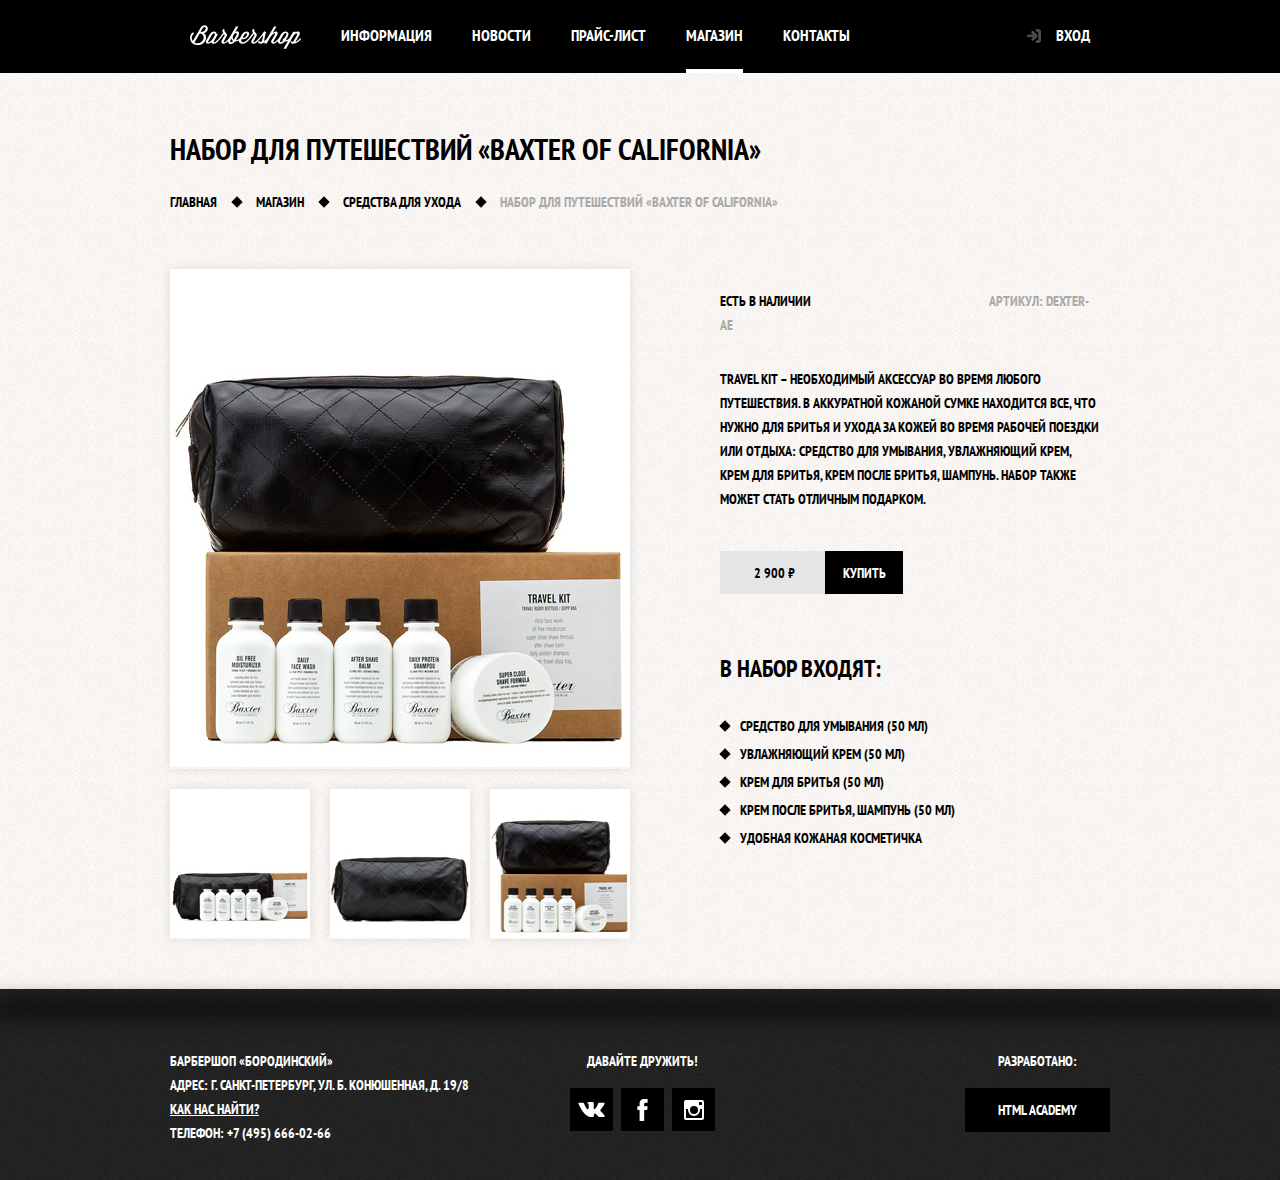
==== commit 4c759c74: "остался только js" ====
--- a/item.html
+++ b/item.html
@@ -4,8 +4,8 @@
     <meta charset="UTF-8">
     <title>Барбершоп Бородинский</title>
     <link href="https://fonts.googleapis.com/css?family=PT+Sans+Narrow:400,700&display=swap&subset=cyrillic" rel="stylesheet">
-    <link rel="stylesheet" href="normalize.css">
-    <link rel="stylesheet" href="style.css">
+    <link rel="stylesheet" href="css/normalize.css">
+    <link rel="stylesheet" href="css/style.css">
 </head>
 <body class="item-page">
 
@@ -20,11 +20,11 @@
                         <img class="main-logo" src="img/logo.svg" width="111" height="24" alt="Логотип Барбершопа Бородинский">
                      </a>
                   </li>
-                  <li class="nav-item"><a href="#">Информация</a></li>
-                  <li class="nav-item"><a href="#">Новости</a></li>
-                  <li class="nav-item"><a href="price.html">Прайс-лист</a></li>
-                  <li class="nav-item"><a href="shop.html">Магазин</a></li>
-                  <li class="nav-item"><a href="#">Контакты</a></li>
+                  <li><a href="#">Информация</a></li>
+                  <li><a href="#">Новости</a></li>
+                  <li><a href="price.html">Прайс-лист</a></li>
+                  <li class="site-navigation-current"><a href="#">Магазин</a></li>
+                  <li><a href="#">Контакты</a></li>
               </ul>
               <ul class="nav-login">
                   <li class="login-item">
@@ -44,10 +44,10 @@
                <a href="index.html">ГЛАВНАЯ</a>
            </li>
            <li class="breadcrumbs-item">
-               <a href="shop.html">МАГАЗИН</a>
+               <a href="#">МАГАЗИН</a>
            </li>
            <li class="breadcrumbs-item">
-               <a href="#">СРЕДСТВА ДЛЯ УХОДА</a>
+               <a href="shop.html">СРЕДСТВА ДЛЯ УХОДА</a>
            </li>
            <li class="breadcrumbs-current">набор для путешествий «Baxter of California»</li>
        </ul>
--- a/css/style.css
+++ b/css/style.css
@@ -0,0 +1,1183 @@
+*, *::before, *::after {
+    box-sizing: inherit;
+}
+
+html {
+    box-sizing: border-box;
+}
+
+.content-box-component {
+    box-sizing: content-box;
+}
+
+body {
+    margin: 0;
+    padding: 0;
+
+    font-family: 'PT Sans Narrow', Arial, sans-serif;
+    font-size: 14px;
+    line-height: 24px;
+    font-weight: 700;
+    text-transform: uppercase;
+    color: #ffffff;
+
+    background-image: url(../img/background-main.jpg);
+    background-color: #000000;
+    background-position: top center;
+    background-repeat: no-repeat;
+}
+
+.item-page {
+    color: #000000;
+
+    background-color: #f3f0ed;
+    background-image: url(../img/background-fon-repeat.jpg);
+    background-position: top center;
+    background-repeat: repeat;
+}
+
+a {
+    display: inline-block;
+
+    text-decoration: none;
+}
+
+h1, h2, h3, h4, h5, h6 {
+    margin: 0;
+}
+
+img {
+    max-width: 100%;
+    height: auto;
+}
+
+.container {
+    width: 960px;
+
+    padding: 0 10px;
+    margin: 0 auto;
+}
+
+.visually-hidden:not(:focus):not(:active),
+input[type="checkbox"].visually-hidden,
+input[type="radio"].visually-hidden {
+  position: absolute;
+
+  width: 1px;
+  height: 1px;
+  margin: -1px;
+  border: 0;
+  padding: 0;
+
+  white-space: nowrap;
+
+  clip-path: inset(100%);
+  clip: rect(0 0 0 0);
+  overflow: hidden;
+}
+
+.button {
+    font: inherit;
+    display: inline-block;
+
+    color: #ffffff;
+    text-align: center;
+    vertical-align: middle;
+    text-transform: uppercase;
+
+    background-color: #000000;
+    border: none;
+    padding: 10px 35px;
+
+    cursor: pointer;
+}
+
+.button:active,
+.button:focus,
+.button:hover {
+    background-color: #663d15;
+}
+
+
+/* Шапка */
+
+.main-header {
+    width: 100%;
+
+    color: #ffffff;
+    background-color: #000000;
+
+    margin-bottom: 60px;
+}
+
+.site-navigation-current {
+    position: relative;
+}
+
+.site-navigation-current::after {
+    content: "";
+    position: absolute;
+    bottom: 0;
+    left: 20px;
+    right: 20px;
+    height: 4px;
+    background-color: #ffffff;
+}
+
+.item-page .main-header {
+    margin-bottom: 55px;
+}
+
+.item-page .main-logo {
+    width: 111px;
+    height: 24px;
+
+    margin: 0;
+}
+
+.main-navigation {
+    display: flex;
+    justify-content: space-between;
+    min-height: 70px;
+
+    font-size: 16px;
+    line-height: 20px;
+}
+
+.nav-list {
+    width: 620px;
+    display: flex;
+    flex-wrap: wrap;
+}
+
+.item-page .nav-list {
+    width: 720px;
+}
+
+.nav-login {
+    display: flex;
+    max-width: 140px;
+    cursor: pointer;
+}
+
+.nav-list,
+.nav-login {
+    margin: 0;
+    padding: 0;
+
+    list-style: none;
+}
+
+.main-header .logo-container {
+    padding-bottom: 20px;
+}
+
+.nav-list a,
+.nav-login a {
+    padding: 25px 20px;
+    color: #ffffff;
+}
+
+.nav-login .login-button-header {
+    padding-left: 50px;
+    position: relative;
+}
+
+.nav-login .login-button-header::before {
+    content: "";
+    width: 16px;
+    height: 16px;
+    background: url('../img/login.svg') no-repeat 0 0;
+    position: absolute;
+    left: 20px;
+    top: 28px;
+    opacity: 0.3;
+
+}
+
+.nav-login .login-button-header:hover::before,
+.nav-login .login-button-header:focus::before,
+.nav-login .login-button-header:active::before {
+    opacity: 1;
+}
+
+.nav-list a:hover,
+.nav-list a:focus,
+.nav-login a:hover,
+.nav-login a:focus {
+    background-color: #242424;
+}
+
+/* Преимущества */
+
+.main-logo {
+    width: 371px;
+    height: 155px;
+
+    margin: 0 auto;
+    margin-bottom: 75px;
+}
+
+.features {
+    margin-bottom: 80px;
+}
+
+.features-list {
+    display: flex;
+    justify-content: space-between;
+
+    margin: 0;
+    padding: 0;
+
+    list-style: none;
+}
+
+.features-list p {
+    margin: 0;
+}
+
+.features-item {
+    width: 300px;
+
+    text-align: center;
+}
+
+.features-item h3 {
+    position: relative;
+    font-size: 30px;
+    line-height: 42px;
+    margin-bottom: 60px;
+}
+
+.features-item h3::before {
+    content: "";
+    position: absolute;
+    width: 20px;
+    height: 20px;
+    background-color: white;
+    transform: rotate(45deg);
+    bottom: -30px;
+    left: 50%;
+    margin-left: -10px;
+}
+
+.content-container {
+    display: flex;
+    justify-content: space-between;
+
+    margin-bottom: 35px;
+    padding: 50px 80px;
+
+    color: #000000;
+    background-color: #f8f5f2;
+    background-image:
+        url('../img/decor-line.png'),
+        url('../img/background-fon-repeat.jpg');
+    background-position: center, 0 0;
+    background-repeat: no-repeat, repeat;
+}
+
+.content-container p {
+    margin: 0;
+}
+
+.content-container h2 {
+    font-size: 30px;
+    line-height: 42px;
+    margin-bottom: 25px;
+}
+
+.news,
+.contants{
+    width: 380px;
+}
+
+.gallery,
+.sign-up {
+    width: 300px;
+}
+
+.gallery-content {
+    margin: 0;
+    height: 178px;
+    border: 7px solid #ffffff;
+    background-color: #cccccc;
+}
+
+.gallery img {
+    width: 286px;
+    height: 164px;
+}
+
+.gallety-container {
+    height: 260px;
+    position: relative;
+}
+
+.button-gallery {
+    margin: 0;
+    position: absolute;
+    bottom: 0;
+    width: 140px;
+    cursor: pointer;
+}
+
+.button-gallery-back {
+    left: 0;
+}
+
+.button-gallery-next {
+    right: 0;
+}
+
+.news-list {
+    margin: 0;
+    padding: 0;
+
+    list-style: none;
+}
+
+.news-item time {
+    text-transform: none;
+}
+
+.news-item {
+    margin-bottom: 25px;
+}
+
+.sign-up .sign-up-info {
+    margin-bottom: 15px;
+}
+
+.sign-up-form {
+    display: flex;
+    flex-wrap: wrap;
+    justify-content: space-between;
+}
+
+.content-container .sign-up-item {
+    width: 140px;
+    margin-bottom: 10px;
+}
+
+.sign-up-item label {
+    margin-left: 15px;
+    margin-bottom: 9px;
+    display: block;
+}
+
+.sign-up-item input {
+    font: inherit;
+    width: 140px;
+    padding: 8px 15px 7px 15px;
+
+    background-color: transparent;
+    border: 2px solid #000000;
+}
+
+.sign-up-item input:focus {
+    border: 2px solid #663d15;
+}
+
+.form-btn {
+    width: 100%;
+    margin-top: 15px;
+    cursor: pointer;
+}
+
+.contants .button {
+    margin-right: 16px;
+}
+
+.content-container .contacts-info {
+    margin-bottom: 25px;
+}
+
+/* Товар */
+
+
+.page-title {
+    margin-bottom: 20px;
+
+    font-size: 30px;
+    line-height: 42px;
+}
+
+.breadcrumbs {
+    margin: 0;
+    padding: 0;
+
+    list-style: none;
+}
+
+.breadcrumbs-item {
+    display: inline-block;
+    position: relative;
+
+    margin-right: 36px;
+}
+
+.breadcrumbs-item::after {
+    content: "";
+    position: absolute;
+    width: 8px;
+    height: 8px;
+    background-color: #000000;
+    right: -24px;
+    top: 8px;
+    transform: rotate(45deg);
+}
+
+.breadcrumbs-item a {
+    color: #000000;
+}
+
+.breadcrumbs-item a:hover,
+.breadcrumbs-item a:focus {
+    color: #663d15;
+}
+
+.breadcrumbs-current {
+    color: #aba9a7;
+    display: inline-block;
+    margin-right: 40px;
+}
+
+.services-title {
+    width: 940px;
+
+    margin: 0 auto;
+    margin-top: 50px;
+
+    text-align: center;
+}
+
+.services-container {
+    display: flex;
+    justify-content: space-between;
+
+    margin-top: 60px;
+}
+
+.services-container h2 {
+    margin-bottom: 30px;
+}
+
+.about-us {
+    width: 400px;
+}
+
+.services-price {
+    width: 460px;
+}
+
+.product-container {
+    display: flex;
+    justify-content: space-between;
+
+    margin-top: 55px;
+}
+
+.product-content {
+    width: 460px;
+}
+
+.product-image {
+    display: flex;
+    flex-wrap: wrap;
+    justify-content: space-between;
+
+    margin: 0;
+    padding: 0;
+
+    list-style: none;
+}
+
+.product-image-item-big {
+    width: 460px;
+    height: 500px;
+
+    margin-bottom: 20px;
+}
+
+.product-image-item {
+    width: 140px;
+    height: 150px;
+}
+
+.product-image li {
+    box-shadow: 0 0 10px rgba(0, 0, 0, 0.1);
+}
+
+.product-image li:hover {
+    box-shadow: 0 0 10px rgba(0, 0, 0, 0.2);
+}
+
+.product-info-container {
+    width: 400px;
+
+    padding: 20px 10px;
+}
+
+.product-article {
+    margin-left: 175px;
+
+    color: #aba9a7;
+}
+
+.product-info-text {
+    margin-top: 30px;
+    margin-bottom: 40px;
+}
+
+.catalog-item-price-container {
+    margin: 0;
+    margin-bottom: 60px;
+}
+
+.product-info-container .button {
+    padding: 11px 20px;
+    margin-left: -4px;
+}
+
+.product-equip h2 {
+    margin-bottom: 30px;
+
+    font-size: 24px;
+    line-height: 30px;
+}
+
+.product-equip-list {
+    margin: 0;
+    padding: 0;
+
+    list-style: none;
+}
+
+.product-equip-item {
+    margin-bottom: 4px;
+    padding-left: 20px;
+    position: relative;
+}
+
+.product-equip-item::before {
+    content: "";
+    position: absolute;
+    width: 8px;
+    height: 8px;
+    background-color: #000000;
+    left: 1px;
+    top: 8px;
+    transform: rotate(45deg);
+}
+
+/* Страница Цены */
+
+.services-title {
+    font-size: 48px;
+    line-height: 48px;
+    position: relative;
+}
+
+.services-title::after,
+.services-title::before {
+    content: "";
+    position: absolute;
+    width: 160px;
+    height: 2px;
+    background-color: #000000;
+    top: 24px;
+}
+
+.services-title::after {
+    right: 0;
+}
+
+.services-title::before {
+    left: 0;
+}
+
+.services-container h2 {
+    font-size: 24px;
+    line-height: 30px;
+}
+
+.what-we-use-list {
+    margin: 0;
+    margin-bottom: 60px;
+    padding: 0;
+
+    list-style: none;
+}
+
+.what-we-use-item {
+    margin-bottom: 15px;
+    padding-left: 20px;
+    position: relative;
+}
+
+.what-we-use-item::before {
+    content: "";
+    position: absolute;
+    width: 8px;
+    height: 8px;
+    background-color: #000000;
+    left: 1px;
+    top: 8px;
+    transform: rotate(45deg);
+}
+
+.what-we-use h2 {
+    margin-bottom: 32px;
+}
+
+.services-price h2 {
+    margin-bottom: 35px;
+}
+
+.services-price-table {
+    width: 460px;
+    height: 125px;
+
+    margin-bottom: 130px;
+
+    border-collapse: collapse;
+}
+
+.services-price-table td {
+    border: 2px solid #000000;
+}
+
+.services-price-table .cell-text {
+    width: 50%;
+    height: 33.33%;
+
+    padding-left: 15px;
+
+    text-align: left;
+}
+
+.services-price-table .cell-price {
+    width: 50%;
+    height: 33.33%;
+
+    text-align: center;
+}
+
+/* Магазин */
+
+.catalog-container {
+    display: flex;
+    justify-content: space-between;
+
+    margin-top: 50px;
+}
+
+.catalog-filter {
+    width: 220px;
+}
+
+.catalog {
+    width: 700px;
+}
+
+.catalog-container fieldset {
+    margin: 0;
+    padding: 0;
+}
+
+.catalog ul,
+.catalog-filter ul {
+    margin: 0;
+    padding: 0;
+}
+
+.filter-form li:last-of-type {
+    margin-bottom: 0;
+}
+
+.filter-form input {
+    display: none;
+}
+
+.filter-form label {
+    padding-left: 40px;
+    display: block;
+    position: relative;
+    cursor: pointer;
+}
+
+.catalog-filter .manufacturer-group {
+    margin-bottom: 50px;
+}
+
+.manufacturer-group label::before {
+    content: "";
+    position: absolute;
+    width: 20px;
+    height: 20px;
+    left: 0;
+    top: -1px;
+    border: 2px solid black;
+}
+
+.manufacturer-group input:checked + label::before {
+    background: url('../img/cross.svg') no-repeat center center;
+}
+
+.manufacturer-group input:disabled + label::before {
+    opacity: 0.5;
+}
+
+.product-group label::before {
+    content: "";
+    position: absolute;
+    width: 20px;
+    height: 20px;
+    left: 0;
+    top: -1px;
+    border: 2px solid black;
+    border-radius: 50%;
+}
+
+.product-group input:checked + label::before {
+    background: url('../img/dot.svg') no-repeat center center;
+}
+
+.product-group input:disabled + label::before {
+    opacity: 0.5;
+}
+
+.filter-form fieldset {
+    border: none;
+}
+
+.filter-form legend {
+    margin-bottom: 30px;
+
+    font-size: 24px;
+    line-height: 30px;
+}
+
+.filter-form .button {
+    padding: 10px 33px;
+}
+
+.catalog-container .product-group {
+    margin-bottom: 50px;
+}
+
+.filter-list .filter-item {
+    margin-bottom: 20px;
+}
+
+.catalog-list {
+    display: flex;
+    flex-wrap: wrap;
+    justify-content: space-between;
+}
+
+.catalog-list .catalog-item {
+    width: 220px;
+    height: 286px;
+    margin-bottom: 20px;
+    display: flex;
+    flex-direction: column;
+    align-items: center;
+    color: #000000;
+
+    background-color: #f8f8f8;
+    box-shadow: 0 0 10px rgba(0, 0, 0, 0.1);
+}
+
+.filter-list input:hover + label,
+.filter-list input:focus + label {
+    color: #663d15;
+}
+
+.filter-list input:disabled + label {
+    color: #000000;
+
+    opacity: 0.5;
+}
+
+.filter-form .filter-list {
+    list-style: none;
+    line-height: 18px;
+}
+
+.catalog p {
+    margin: 0;
+}
+
+.catalog-list {
+    list-style: none;
+}
+
+.catalog-list .catalog-item-price-container b,
+.catalog-list .catalog-item-price-container a {
+    padding: 0;
+}
+
+.catalog-list .item-price {
+    width: 109px;
+    display: flex;
+    justify-content: center;
+    align-items: center;
+}
+
+.catalog-list .button {
+    width: 78px;
+    display: flex;
+    justify-content: center;
+    align-items: center;
+}
+
+.catalog-list .img-container {
+    display: flex;
+    flex-direction: column;
+}
+
+.catalog-list .catalog-item-image {
+    order: -1;
+    margin-bottom: 10px;
+}
+
+.catalog-item span {
+    display: block;
+}
+
+.catalog-item:hover {
+    box-shadow: 0 0 10px rgba(0, 0, 0, 0.2);
+}
+
+.catalog-item-category {
+    color: #000000;
+
+    font-size: 14px;
+    line-height: 18px;
+    text-transform: none;
+}
+
+.catalog-item-title {
+    color: #000000;
+
+    font-size: 14px;
+    line-height: 18px;
+}
+
+.catalog-item h3 {
+    color: #000000;
+    margin-left: 18px;
+    margin-bottom: 10px;
+}
+
+.catalog .pagination-list {
+    list-style: none;
+
+    margin-top: 20px;
+}
+
+.pagination-item {
+    display: inline-block;
+
+    margin-right: 7px;
+}
+
+.catalog-item-price-container {
+    width: 190px;
+    height: 43px;
+    display: flex;
+}
+
+.catalog-item-price-container .item-price {
+    width: 109px;
+    display: flex;
+    justify-content: center;
+    align-items: center;
+    color: #000000;
+    background-color: #e5e5e5;
+}
+
+.catalog-item-price-container .button {
+  line-height: 20px;
+  color: #ffffff;
+  width: 78px;
+  display: flex;
+  justify-content: center;
+  align-items: center;
+}
+
+.pagination-list .button,
+.pagination-list .btn-current{
+    padding: 12px 19px;
+}
+
+.btn-current {
+    color: #000000;
+
+    background-color: #ffffff;
+
+    text-align: center;
+    vertical-align: middle;
+}
+
+
+/* Подвал */
+
+.main-footer {
+    margin-top: 65px;
+    padding: 60px 0 35px 0;
+
+    color: #ffffff;
+    background-color: #212121;
+    background-image: url(../img/background-footer-repeat.jpg);
+    background-position: 0 0;
+    background-repeat: repeat;
+}
+
+.item-page .main-footer {
+    margin-top: 50px;
+    position: relative;
+}
+
+.item-page .main-footer::before {
+    content: "";
+    position: absolute;
+    width: 100%;
+    top: 20px;
+    left: 50%;
+    transform: translateX(-50%);
+    box-shadow: 0px 0px 22px 7px rgba(0, 0, 0, 0.8);
+    background-color: rgba(0, 0, 0, 0.5);
+}
+
+.item-page .main-footer.price-page {
+    margin-top: 75px;
+}
+
+.main-footer .container {
+    display: flex;
+}
+
+.footer-copyright {
+    width: 320px;
+
+    margin-right: 80px;
+}
+
+.copyright-info {
+    margin: 0;
+}
+
+.copyright-info a {
+    color: #ffffff;
+    text-decoration: underline;
+}
+
+.copyright-info a:hover,
+.copyright-info a:focus {
+    text-decoration: none;
+}
+
+.footer-social {
+    width: 145px;
+
+    text-align: center;
+}
+
+.social-menu {
+    width: 145px;
+    display: flex;
+    flex-wrap: wrap;
+    justify-content: space-between;
+    margin-top: 15px;
+}
+
+.social-button {
+    display: flex;
+    justify-content: center;
+    align-items: center;
+    width: 43px;
+    height: 43px;
+    background-color: #000000;
+}
+
+.social-button:hover,
+.social-button:focus {
+    background-color: #ffffff;
+}
+
+.social-button:hover path,
+.social-button:focus path {
+    fill: #000000;
+}
+
+.footer-autors {
+    width: 145px;
+
+    margin-left: auto;
+
+    text-align: center;
+}
+
+.footer-autors .button {
+    margin-top: 15px;
+    display: block;
+    padding: 10px 30px;
+}
+
+.footer-autors .button:hover,
+.footer-autors .button:focus {
+    color: #000000;
+
+    background-color: #ffffff;
+}
+
+/* Модальные окна */
+
+.modal {
+    position: fixed;
+    left: 50%;
+    transform: translateX(-50%);
+
+    color: #000000;
+    background-color: #f8f3f0;
+    background-image: url(../img/background-fon-repeat.jpg);
+    background-position: 0 0;
+    background-repeat: repeat;
+    box-shadow: 0px 30px 35px rgba(0, 0, 0, 0.7);
+    z-index: 2;
+}
+
+.modal .button-close {
+    position: absolute;
+    width: 21px;
+    height: 21px;
+    top: 6px;
+    right: -32px;
+    background: url("../img/cross-white.svg") no-repeat 0 0;
+
+    border: 0;
+    font-size: 0;
+    cursor: pointer;
+}
+
+.modal-login {
+    top: 120px;
+    width: 460px;
+    padding: 45px 80px;
+}
+
+.modal-map {
+    width: 780px;
+    top: 50%;
+    transform: translateY(-50%) translateX(-50%);
+    border: 7px solid #ffffff;
+}
+
+.modal p {
+    margin: 0;
+}
+
+.modal .modal-info {
+    margin-bottom: 10px;
+}
+
+.modal h2 {
+    font-size: 30px;
+    line-height: 42px;
+    margin-bottom: 15px;
+}
+
+.login-form-item label {
+    width: 100%;
+}
+
+.modal input[type="text"],
+.modal input[type="password"] {
+    font: inherit;
+    width: 100%;
+    padding: 8px 15px;
+    padding-right: 40px;
+
+    color: #000000;
+    text-transform: uppercase;
+
+    background-color: transparent;
+    border: 2px solid #000000;
+}
+
+.modal .form-icon-user {
+    background: url("../img/user.svg") no-repeat 270px center;
+}
+
+.modal .form-icon-password {
+    background: url("../img/lock.svg") no-repeat 270px center;
+}
+
+.modal .login-form-item {
+    margin-bottom: 10px;
+}
+
+.modal .login-helper {
+    display: flex;
+    justify-content: space-between;
+    flex-wrap: wrap;
+    margin: 15px 0;
+}
+
+.login-helper label {
+    padding-left: 30px;
+    position: relative;
+    cursor: pointer;
+}
+
+.login-helper label::before {
+    content: "";
+    position: absolute;
+    width: 20px;
+    height: 20px;
+    left: 0;
+    top: 2px;
+    border: 2px solid black;
+}
+
+.login-form .button {
+    width: 100%;
+    cursor: pointer;
+}
+
+.login-helper input:checked + label::before {
+    background: url('../img/cross.svg') no-repeat center center;
+}
+
+.login-form-item input:focus {
+    border-color: #663b15;
+}
+
+.login-checkbox:hover,
+.login-checkbox:focus {
+    color: #663b15;
+}
+
+.login-helper a {
+    color: #000000;
+    text-decoration: underline;
+}
+
+.login-form-item a:hover,
+.login-form-item a:focus {
+    text-decoration: none;
+}
+
+.modal-overlay {
+    position: fixed;
+    top: 0;
+    left: 0;
+    width: 100%;
+    height: 100%;
+    z-index: 1;
+    background-color: rgba(0, 0, 0, 0.6);
+}
+
